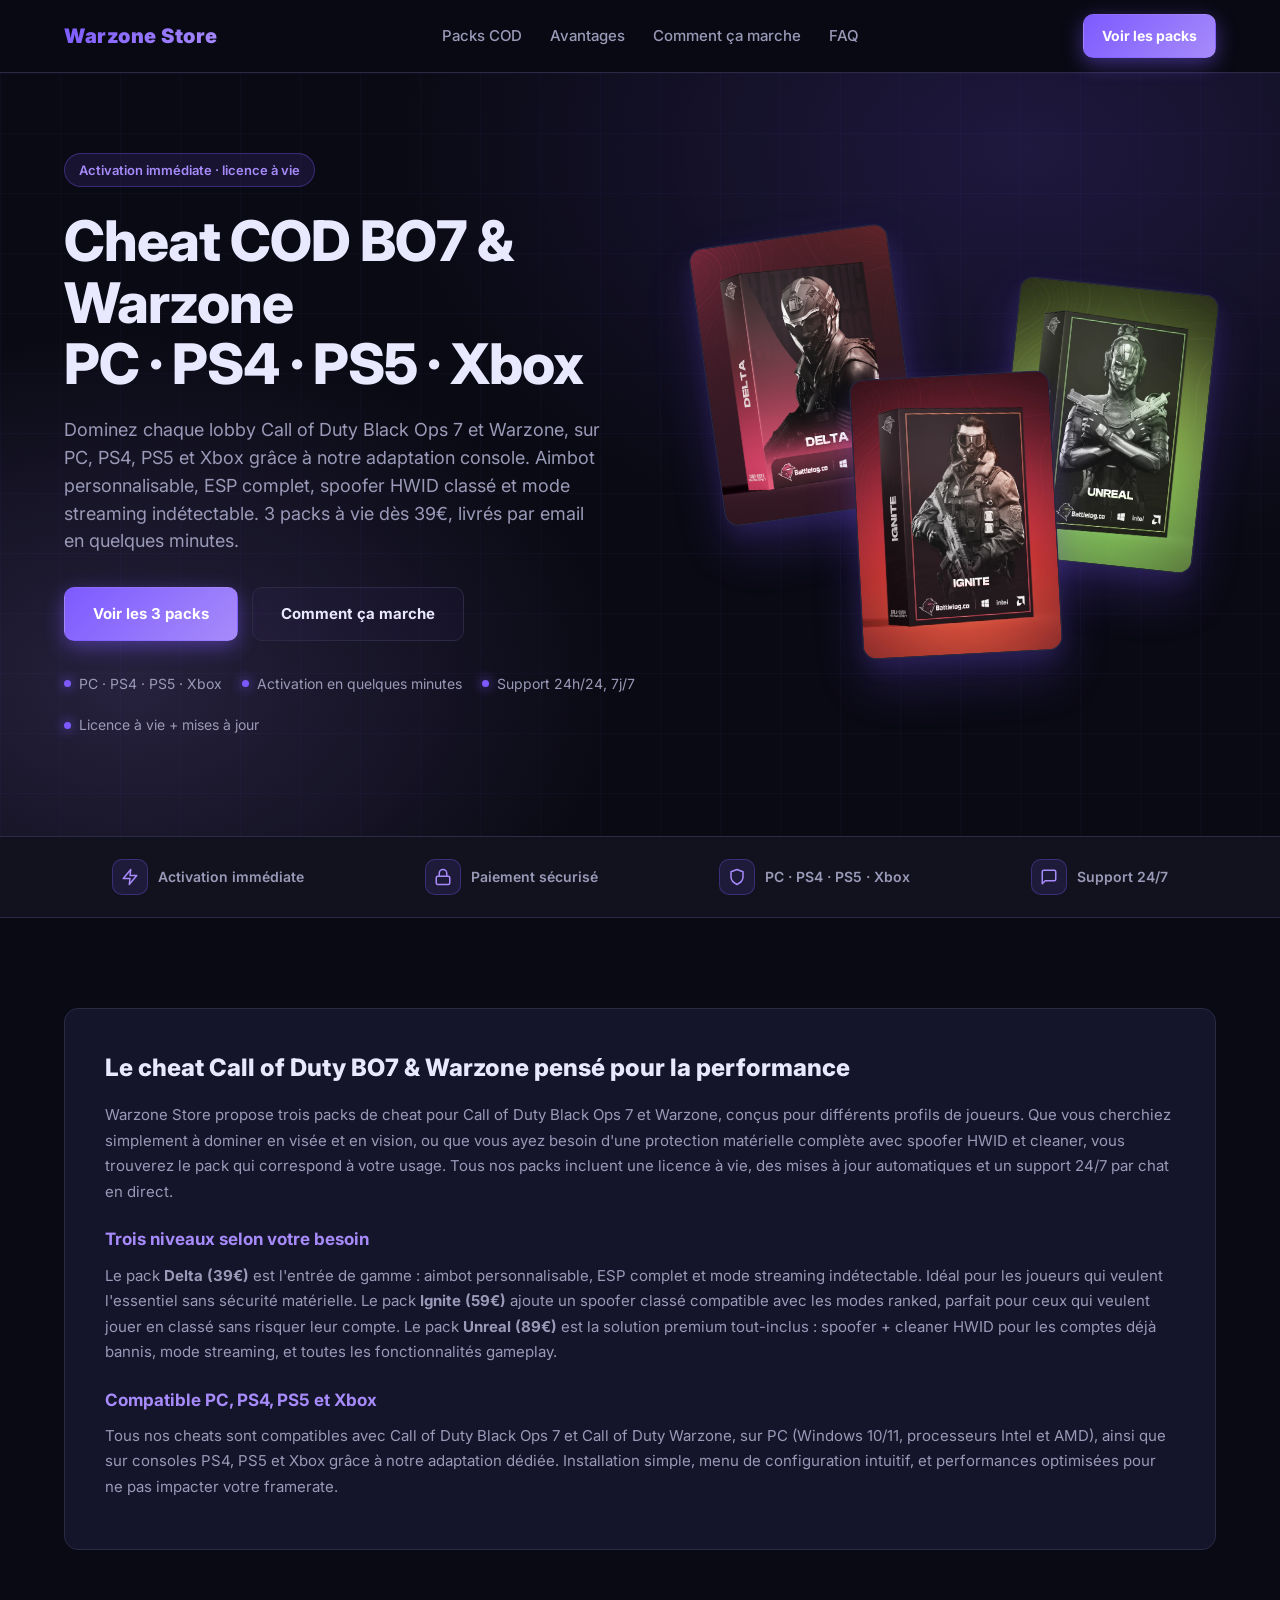
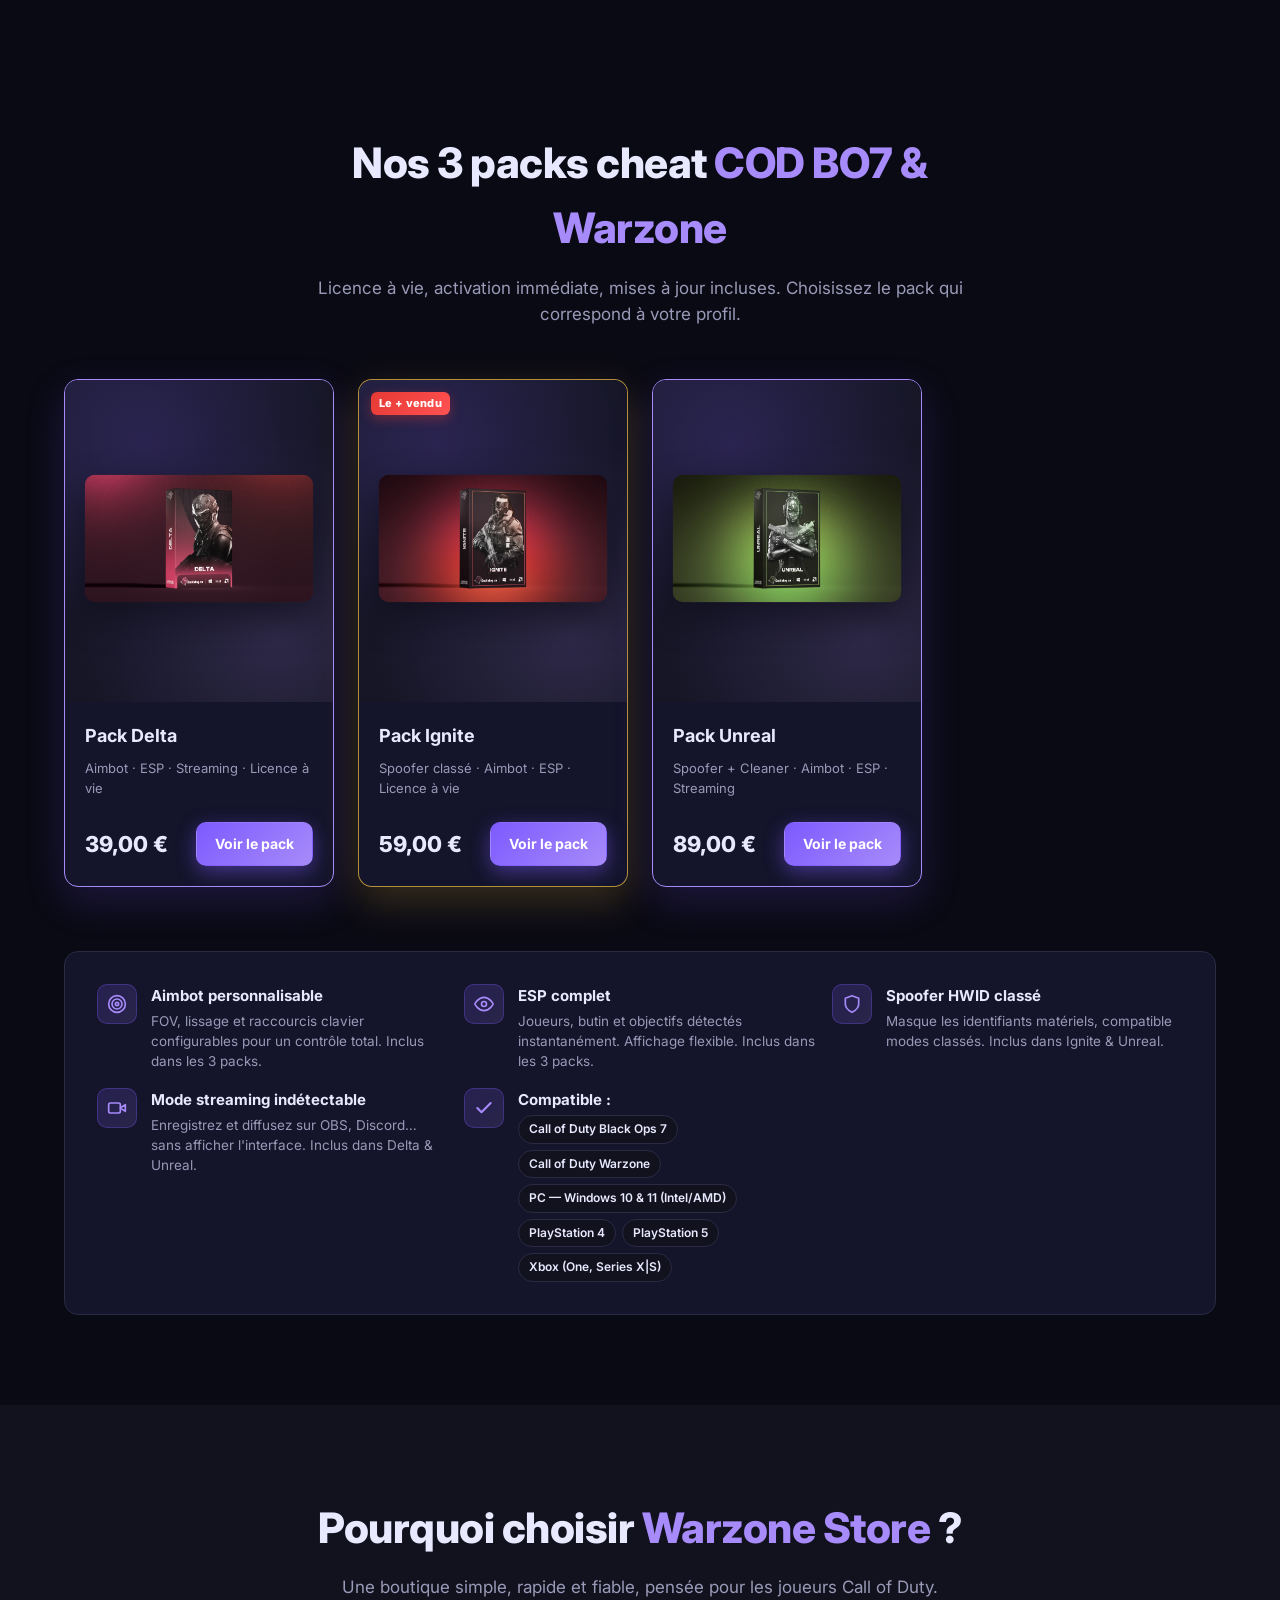
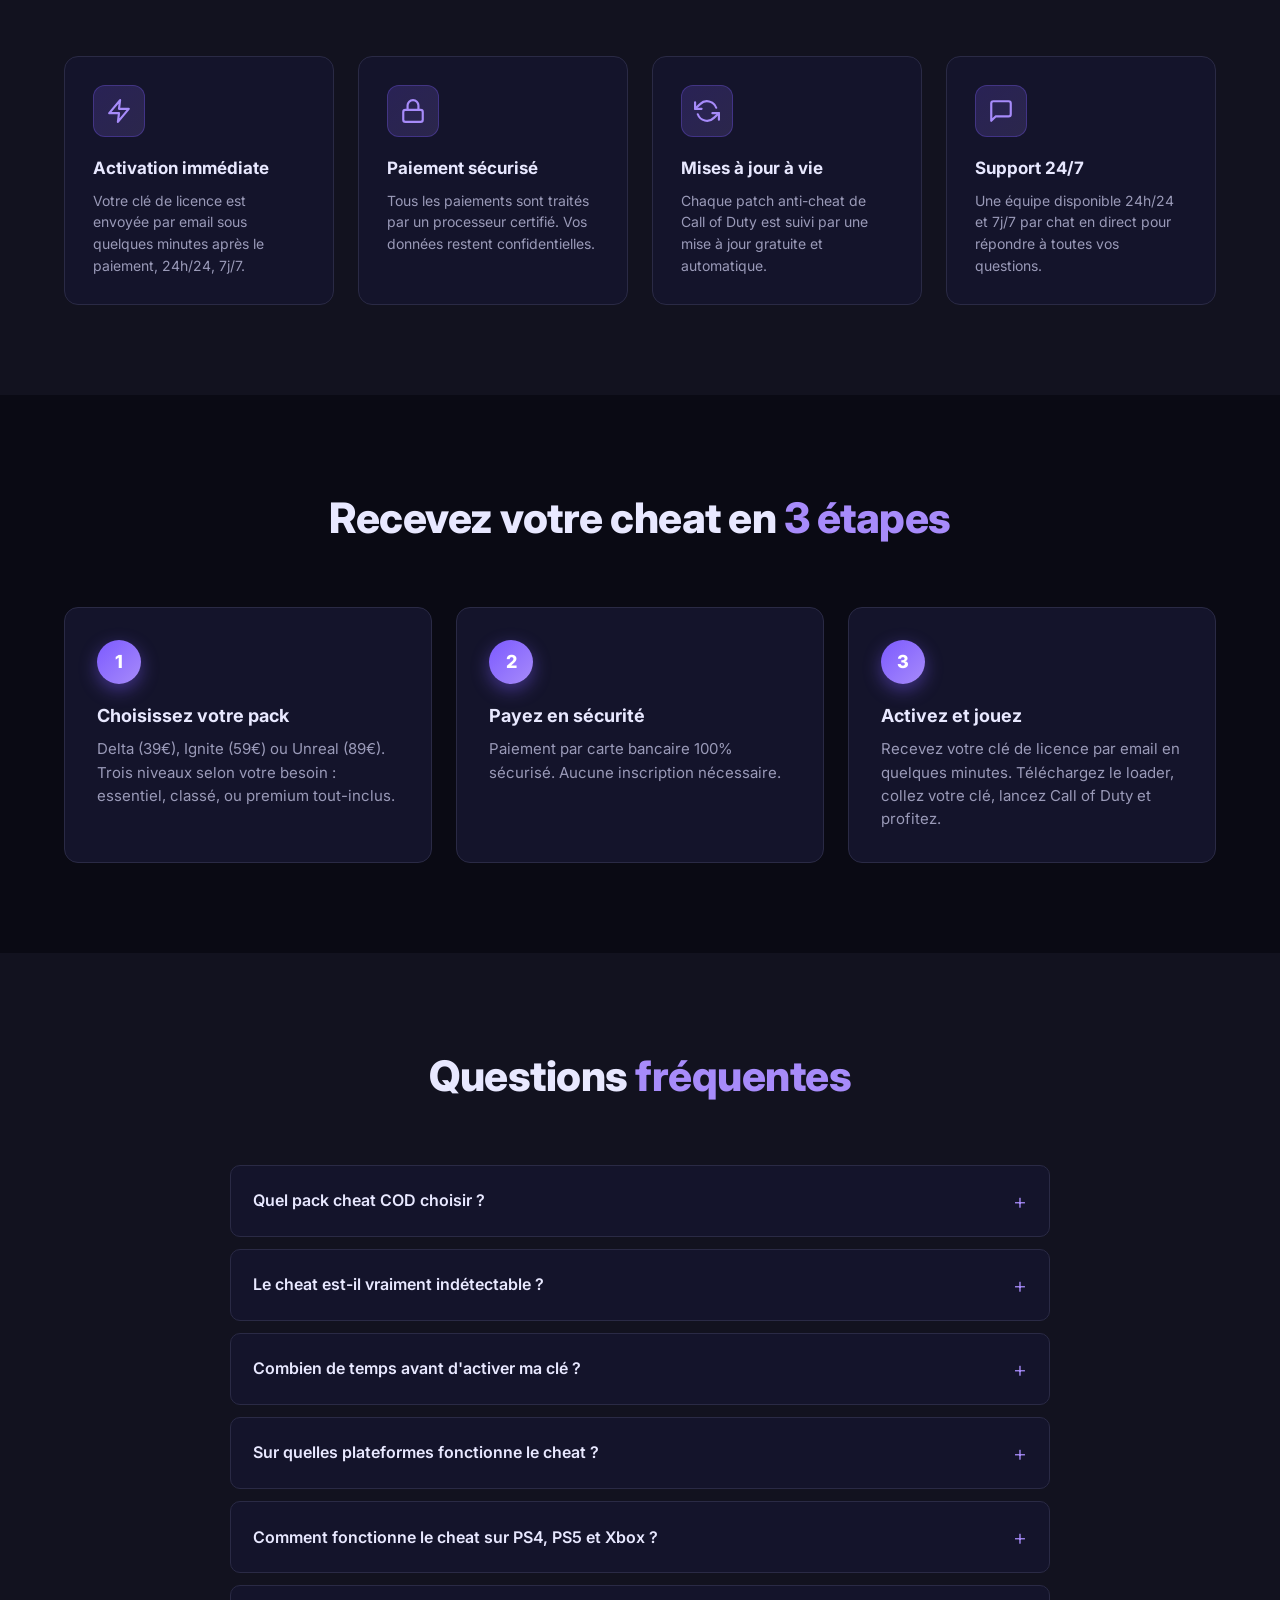
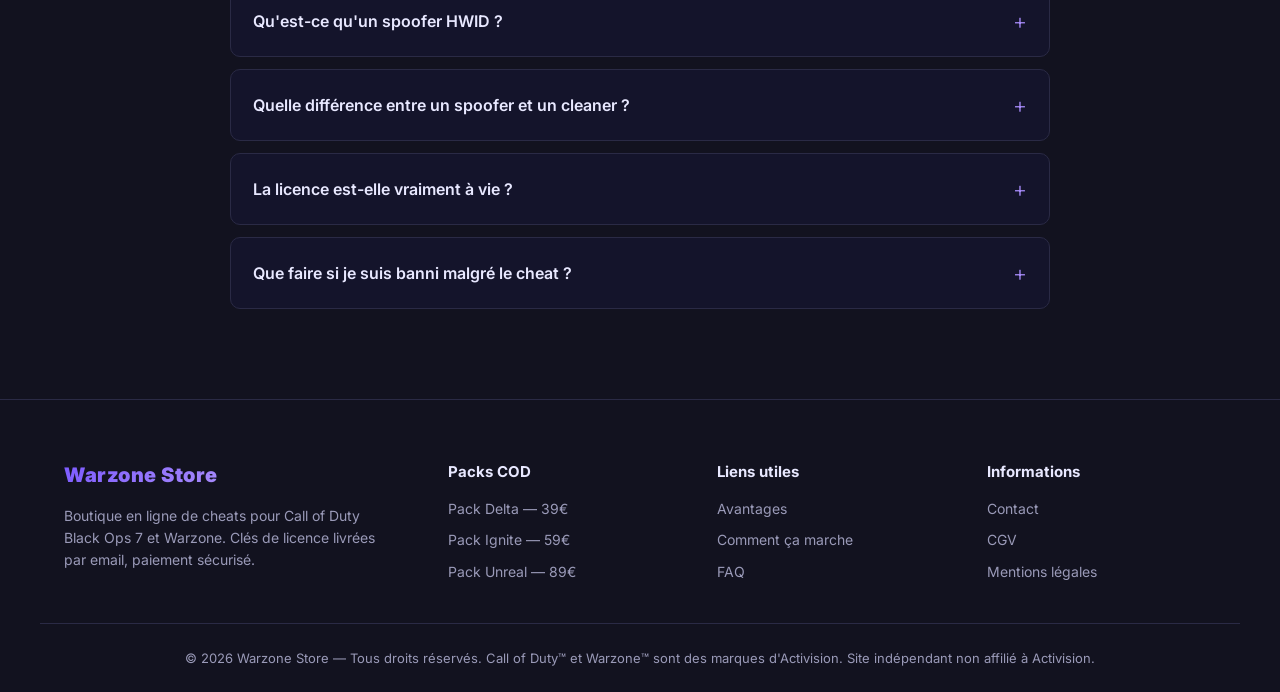
==== index.html @ 621d5218 "Add Warzone Store COD site (3 packs, dark mode, purple-blue theme)" ====
<!DOCTYPE html>
<html lang="fr">
<head>
    <meta charset="UTF-8">
    <meta name="viewport" content="width=device-width, initial-scale=1.0">
    <meta name="robots" content="index, follow">
    <title>Warzone Store — Cheat COD BO7 &amp; Warzone : PC, PS4, PS5, Xbox</title>
    <meta name="description" content="Cheat Call of Duty Black Ops 7 et Warzone pour PC, PS4, PS5 et Xbox : aimbot, ESP, spoofer HWID, mode streaming. 3 packs à vie dès 39€. Activation immédiate, support 24/7.">
    <link rel="canonical" href="https://carte-store.com/"/>
    <link rel="alternate" hreflang="fr-FR" href="https://carte-store.com/"/>
    <link rel="alternate" hreflang="x-default" href="https://carte-store.com/"/>
    <link rel="preconnect" href="https://fonts.googleapis.com">
    <link rel="preconnect" href="https://fonts.gstatic.com" crossorigin>
    <link href="https://fonts.googleapis.com/css2?family=Inter:wght@400;500;600;700;800;900&display=swap" rel="stylesheet">
    <link rel="stylesheet" href="assets/css/style.css">
    <link rel="icon" type="image/x-icon" href="favicon.ico">
    <link rel="icon" type="image/svg+xml" href="assets/img/favicon.svg">
    <link rel="apple-touch-icon" sizes="96x96" href="logo/apple-icon-96x96.png">
    <link rel="icon" type="image/png" sizes="32x32" href="logo/android-icon-32x32.png">
    <link rel="icon" type="image/png" sizes="96x96" href="logo/android-icon-96x96.png">
    <meta name="msapplication-TileColor" content="#7c5aff">
    <meta name="msapplication-TileImage" content="logo/ms-icon-96x96.png">

    <meta property="og:type" content="website">
    <meta property="og:url" content="https://carte-store.com/">
    <meta property="og:title" content="Warzone Store — Cheat COD BO7 &amp; Warzone (PC · PS4 · PS5 · Xbox)">
    <meta property="og:description" content="Aimbot, ESP, spoofer HWID et mode streaming pour Call of Duty BO7 et Warzone. Compatible PC, PS4, PS5 et Xbox. 3 packs à vie dès 39€.">
    <meta property="og:image" content="https://carte-store.com/COD-BO7-Ignite.webp.c6db682ef7d19d804ee31b5374232163.webp">
    <meta property="og:locale" content="fr_FR">
    <meta property="og:site_name" content="Warzone Store">

    <meta name="twitter:card" content="summary_large_image">
    <meta name="twitter:title" content="Warzone Store — Cheat COD BO7 &amp; Warzone (PC · PS4 · PS5 · Xbox)">
    <meta name="twitter:description" content="Aimbot, ESP, spoofer HWID et mode streaming pour Call of Duty BO7 et Warzone. Compatible PC, PS4, PS5 et Xbox. 3 packs à vie dès 39€.">
    <meta name="twitter:image" content="https://carte-store.com/COD-BO7-Ignite.webp.c6db682ef7d19d804ee31b5374232163.webp">

    <script type="application/ld+json">
    {
        "@context": "https://schema.org",
        "@graph": [
            {
                "@type": "Organization",
                "name": "Warzone Store",
                "url": "https://carte-store.com",
                "logo": "https://carte-store.com/COD-BO7-Ignite.webp.c6db682ef7d19d804ee31b5374232163.webp",
                "description": "Boutique de cheats pour Call of Duty Black Ops 7 et Warzone : aimbot, ESP, spoofer HWID, mode streaming. Activation immédiate, licence à vie, support 24/7.",
                "contactPoint": {
                    "@type": "ContactPoint",
                    "contactType": "customer service",
                    "availableLanguage": "fr-FR"
                },
                "areaServed": {
                    "@type": "Country",
                    "name": "France"
                },
                "hasOfferCatalog": {
                    "@type": "OfferCatalog",
                    "name": "Nos packs COD",
                    "itemListElement": [
                        {"@type": "Offer", "itemOffered": {"@type": "Service", "name": "aimbot", "url": "https://carte-store.com/#packs"}},
                        {"@type": "Offer", "itemOffered": {"@type": "Service", "name": "aimbot warzone", "url": "https://carte-store.com/#packs"}},
                        {"@type": "Offer", "itemOffered": {"@type": "Service", "name": "cheat warzone", "url": "https://carte-store.com/#packs"}},
                        {"@type": "Offer", "itemOffered": {"@type": "Service", "name": "cheat warzone gratuit", "url": "https://carte-store.com/#packs"}},
                        {"@type": "Offer", "itemOffered": {"@type": "Service", "name": "wallhack warzone", "url": "https://carte-store.com/#packs"}},
                        {"@type": "Offer", "itemOffered": {"@type": "Service", "name": "hack warzone", "url": "https://carte-store.com/#packs"}},
                        {"@type": "Offer", "itemOffered": {"@type": "Service", "name": "cheat warzone 2", "url": "https://carte-store.com/#packs"}},
                        {"@type": "Offer", "itemOffered": {"@type": "Service", "name": "cheat warzone 2.0", "url": "https://carte-store.com/#packs"}},
                        {"@type": "Offer", "itemOffered": {"@type": "Service", "name": "hack warzone 2.0", "url": "https://carte-store.com/#packs"}},
                        {"@type": "Offer", "itemOffered": {"@type": "Service", "name": "aimbot call of duty", "url": "https://carte-store.com/#packs"}},
                        {"@type": "Offer", "itemOffered": {"@type": "Service", "name": "aimbot warzone pc gratuit", "url": "https://carte-store.com/#packs"}},
                        {"@type": "Offer", "itemOffered": {"@type": "Service", "name": "aimbot warzone xbox one gratuit", "url": "https://carte-store.com/#packs"}},
                        {"@type": "Offer", "itemOffered": {"@type": "Service", "name": "cheat call of duty ps4", "url": "https://carte-store.com/#packs"}},
                        {"@type": "Offer", "itemOffered": {"@type": "Service", "name": "cheat call of duty ps5", "url": "https://carte-store.com/#packs"}},
                        {"@type": "Offer", "itemOffered": {"@type": "Service", "name": "cheat payant warzone", "url": "https://carte-store.com/#packs"}},
                        {"@type": "Offer", "itemOffered": {"@type": "Service", "name": "cheat sur console warzone", "url": "https://carte-store.com/#packs"}},
                        {"@type": "Offer", "itemOffered": {"@type": "Service", "name": "cheat warzone 2 pc download", "url": "https://carte-store.com/#packs"}},
                        {"@type": "Offer", "itemOffered": {"@type": "Service", "name": "cheat warzone 2 ps5", "url": "https://carte-store.com/#packs"}},
                        {"@type": "Offer", "itemOffered": {"@type": "Service", "name": "cheat warzone 2 ps4", "url": "https://carte-store.com/#packs"}},
                        {"@type": "Offer", "itemOffered": {"@type": "Service", "name": "cheat warzone pc payant", "url": "https://carte-store.com/#packs"}}
                    ]
                }
            },
            {
                "@type": "WebSite",
                "name": "Warzone Store",
                "url": "https://carte-store.com"
            },
            {
                "@type": "Store",
                "name": "Warzone Store",
                "url": "https://carte-store.com/",
                "areaServed": "FR",
                "currenciesAccepted": "EUR"
            },
            {
                "@type": "ItemList",
                "name": "Packs cheat COD BO7 & Warzone",
                "itemListElement": [
                    {
                        "@type": "ListItem",
                        "position": 1,
                        "item": {
                            "@type": "Product",
                            "name": "Pack Delta — Aimbot + ESP + Streaming",
                            "description": "Pack Delta pour Call of Duty BO7 et Warzone : aimbot, ESP, streaming. Compatible PC (Windows 10/11, Intel/AMD), PS4, PS5 et Xbox via adaptation console.",
                            "image": "https://carte-store.com/COD-BO7-Delta.webp.bce2293ee2b372f42860c1a4e940a045.webp",
                            "url": "https://carte-store.com/cod-bo7-warzone-delta.html",
                            "brand": { "@type": "Brand", "name": "Delta" },
                            "offers": {
                                "@type": "Offer",
                                "url": "https://carte-store.com/cod-bo7-warzone-delta.html",
                                "price": "39.00",
                                "priceCurrency": "EUR",
                                "availability": "https://schema.org/InStock"
                            }
                        }
                    },
                    {
                        "@type": "ListItem",
                        "position": 2,
                        "item": {
                            "@type": "Product",
                            "name": "Pack Ignite — Spoofer + Aimbot + ESP",
                            "description": "Pack Ignite pour Call of Duty BO7 et Warzone : spoofer HWID classé, aimbot, ESP. Compatible PC (Windows 10/11), PS4, PS5 et Xbox via adaptation console.",
                            "image": "https://carte-store.com/COD-BO7-Ignite.webp.c6db682ef7d19d804ee31b5374232163.webp",
                            "url": "https://carte-store.com/cod-bo7-warzone-ignite.html",
                            "brand": { "@type": "Brand", "name": "Ignite" },
                            "offers": {
                                "@type": "Offer",
                                "url": "https://carte-store.com/cod-bo7-warzone-ignite.html",
                                "price": "59.00",
                                "priceCurrency": "EUR",
                                "availability": "https://schema.org/InStock"
                            }
                        }
                    },
                    {
                        "@type": "ListItem",
                        "position": 3,
                        "item": {
                            "@type": "Product",
                            "name": "Pack Unreal — Spoofer + Cleaner + Aimbot + ESP + Streaming",
                            "description": "Pack Unreal pour Call of Duty BO7 et Warzone : spoofer + cleaner HWID, aimbot, ESP, streaming. Compatible PC (Windows 10/11), PS4, PS5 et Xbox via adaptation console.",
                            "image": "https://carte-store.com/COD-BO7-Unreal.webp.c82fdc5e1a7690eff50cfbaf9cbfd243.webp",
                            "url": "https://carte-store.com/cod-bo7-warzone-unreal.html",
                            "brand": { "@type": "Brand", "name": "Unreal" },
                            "offers": {
                                "@type": "Offer",
                                "url": "https://carte-store.com/cod-bo7-warzone-unreal.html",
                                "price": "89.00",
                                "priceCurrency": "EUR",
                                "availability": "https://schema.org/InStock"
                            }
                        }
                    }
                ]
            },
            {
                "@type": "FAQPage",
                "mainEntity": [
                    {
                        "@type": "Question",
                        "name": "Quel pack cheat COD choisir ?",
                        "acceptedAnswer": {
                            "@type": "Answer",
                            "text": "Delta (39€) si vous voulez uniquement les fonctionnalités gameplay (aimbot, ESP, streaming). Ignite (59€) si vous voulez en plus la sécurité d'un spoofer classé. Unreal (89€) pour la solution premium tout-inclus avec spoofer + cleaner HWID et mode streaming."
                        }
                    },
                    {
                        "@type": "Question",
                        "name": "Le cheat est-il vraiment indétectable ?",
                        "acceptedAnswer": {
                            "@type": "Answer",
                            "text": "Nos packs sont conçus pour rester indétectés face à Ricochet et aux autres systèmes anti-cheat de Call of Duty. Les mises à jour sont incluses à vie et déployées dès qu'un patch anti-cheat est publié."
                        }
                    },
                    {
                        "@type": "Question",
                        "name": "Combien de temps avant d'activer ma clé ?",
                        "acceptedAnswer": {
                            "@type": "Answer",
                            "text": "Votre clé de licence est envoyée par email dans les minutes qui suivent la validation du paiement. Activation immédiate, accès à vie."
                        }
                    },
                    {
                        "@type": "Question",
                        "name": "Sur quelles plateformes fonctionne le cheat ?",
                        "acceptedAnswer": {
                            "@type": "Answer",
                            "text": "Compatible PC sous Windows 10 et Windows 11 (Intel/AMD), ainsi que PlayStation 4, PlayStation 5 et Xbox (One et Series X|S) grâce à notre adaptation console fournie avec votre licence."
                        }
                    },
                    {
                        "@type": "Question",
                        "name": "Qu'est-ce qu'un spoofer HWID ?",
                        "acceptedAnswer": {
                            "@type": "Answer",
                            "text": "Un spoofer HWID masque les identifiants matériels de votre PC (numéros de série disque, MAC, SMBIOS, etc.) pour contourner un éventuel ban matériel. Indispensable si votre compte a déjà été banni."
                        }
                    },
                    {
                        "@type": "Question",
                        "name": "La licence est-elle vraiment à vie ?",
                        "acceptedAnswer": {
                            "@type": "Answer",
                            "text": "Oui. Un seul paiement, accès à vie sans abonnement ni date d'expiration. Les mises à jour et le support 24/7 sont inclus."
                        }
                    }
                ]
            }
        ]
    }
    </script>
</head>
<body>

<header class="header">
    <div class="container header-inner">
        <a href="/" class="logo" title="aimbot">
            <span class="logo-text">Warzone Store</span>
        </a>
        <nav class="nav" id="primary-nav">
            <a href="#packs" title="aimbot warzone">Packs COD</a>
            <a href="#avantages" title="cheat warzone">Avantages</a>
            <a href="#how" title="cheat warzone gratuit">Comment ça marche</a>
            <a href="#faq" title="wallhack warzone">FAQ</a>
        </nav>
        <a href="#packs" class="btn btn-primary btn-sm" title="hack warzone">Voir les packs</a>
        <button class="nav-toggle" aria-label="Ouvrir le menu" aria-expanded="false" aria-controls="primary-nav">
            <svg class="nav-toggle-open" viewBox="0 0 24 24" fill="none" stroke="currentColor" stroke-width="2" stroke-linecap="round"><line x1="3" y1="6" x2="21" y2="6"/><line x1="3" y1="12" x2="21" y2="12"/><line x1="3" y1="18" x2="21" y2="18"/></svg>
            <svg class="nav-toggle-close" viewBox="0 0 24 24" fill="none" stroke="currentColor" stroke-width="2" stroke-linecap="round"><line x1="18" y1="6" x2="6" y2="18"/><line x1="6" y1="6" x2="18" y2="18"/></svg>
        </button>
    </div>
</header>

<section class="hero">
    <div class="container hero-inner">
        <div class="hero-content">
            <span class="badge">Activation immédiate · licence à vie</span>
            <h1>Cheat COD BO7 &amp; Warzone <br>PC · PS4 · PS5 · Xbox</h1>
            <p class="hero-sub">Dominez chaque lobby Call of Duty Black Ops 7 et Warzone, sur PC, PS4, PS5 et Xbox grâce à notre adaptation console. Aimbot personnalisable, ESP complet, spoofer HWID classé et mode streaming indétectable. 3 packs à vie dès 39€, livrés par email en quelques minutes.</p>
            <div class="hero-cta">
                <a href="#packs" class="btn btn-primary" title="cheat warzone 2">Voir les 3 packs</a>
                <a href="#how" class="btn btn-ghost" title="cheat warzone 2.0">Comment ça marche</a>
            </div>
            <ul class="hero-trust">
                <li><span class="dot"></span> PC · PS4 · PS5 · Xbox</li>
                <li><span class="dot"></span> Activation en quelques minutes</li>
                <li><span class="dot"></span> Support 24h/24, 7j/7</li>
                <li><span class="dot"></span> Licence à vie + mises à jour</li>
            </ul>
        </div>
        <div class="hero-visual" aria-hidden="true">
            <div class="card-3d card-3d-1"><img src="COD-BO7-Delta.webp.bce2293ee2b372f42860c1a4e940a045.webp" alt="hack warzone 2.0" loading="eager"></div>
            <div class="card-3d card-3d-2"><img src="COD-BO7-Unreal.webp.c82fdc5e1a7690eff50cfbaf9cbfd243.webp" alt="aimbot call of duty" loading="eager"></div>
            <div class="card-3d card-3d-3"><img src="COD-BO7-Ignite.webp.c6db682ef7d19d804ee31b5374232163.webp" alt="aimbot warzone pc gratuit" loading="eager"></div>
        </div>
    </div>
</section>

<section class="strip">
    <div class="container strip-inner">
        <div class="strip-item"><span><svg viewBox="0 0 24 24" fill="none" stroke="currentColor" stroke-width="2" stroke-linecap="round" stroke-linejoin="round"><polygon points="13 2 3 14 12 14 11 22 21 10 12 10 13 2"/></svg></span> Activation immédiate</div>
        <div class="strip-item"><span><svg viewBox="0 0 24 24" fill="none" stroke="currentColor" stroke-width="2" stroke-linecap="round" stroke-linejoin="round"><rect x="3" y="11" width="18" height="11" rx="2"/><path d="M7 11V7a5 5 0 0 1 10 0v4"/></svg></span> Paiement sécurisé</div>
        <div class="strip-item"><span><svg viewBox="0 0 24 24" fill="none" stroke="currentColor" stroke-width="2" stroke-linecap="round" stroke-linejoin="round"><path d="M12 22s8-4 8-10V5l-8-3-8 3v7c0 6 8 10 8 10z"/></svg></span> PC · PS4 · PS5 · Xbox</div>
        <div class="strip-item"><span><svg viewBox="0 0 24 24" fill="none" stroke="currentColor" stroke-width="2" stroke-linecap="round" stroke-linejoin="round"><path d="M21 15a2 2 0 0 1-2 2H7l-4 4V5a2 2 0 0 1 2-2h14a2 2 0 0 1 2 2z"/></svg></span> Support 24/7</div>
    </div>
</section>

<section class="intro" id="intro">
    <div class="container">
        <article class="product-description" style="margin-top:0;">
            <h2>Le cheat Call of Duty BO7 &amp; Warzone pensé pour la performance</h2>
            <p>Warzone Store propose trois packs de cheat pour Call of Duty Black Ops 7 et Warzone, conçus pour différents profils de joueurs. Que vous cherchiez simplement à dominer en visée et en vision, ou que vous ayez besoin d'une protection matérielle complète avec spoofer HWID et cleaner, vous trouverez le pack qui correspond à votre usage. Tous nos packs incluent une licence à vie, des mises à jour automatiques et un support 24/7 par chat en direct.</p>
            <h3>Trois niveaux selon votre besoin</h3>
            <p>Le pack <strong>Delta (39€)</strong> est l'entrée de gamme : aimbot personnalisable, ESP complet et mode streaming indétectable. Idéal pour les joueurs qui veulent l'essentiel sans sécurité matérielle. Le pack <strong>Ignite (59€)</strong> ajoute un spoofer classé compatible avec les modes ranked, parfait pour ceux qui veulent jouer en classé sans risquer leur compte. Le pack <strong>Unreal (89€)</strong> est la solution premium tout-inclus : spoofer + cleaner HWID pour les comptes déjà bannis, mode streaming, et toutes les fonctionnalités gameplay.</p>
            <h3>Compatible PC, PS4, PS5 et Xbox</h3>
            <p>Tous nos cheats sont compatibles avec Call of Duty Black Ops 7 et Call of Duty Warzone, sur PC (Windows 10/11, processeurs Intel et AMD), ainsi que sur consoles PS4, PS5 et Xbox grâce à notre adaptation dédiée. Installation simple, menu de configuration intuitif, et performances optimisées pour ne pas impacter votre framerate.</p>
        </article>
    </div>
</section>


<section id="packs" class="products">
    <div class="container">
        <header class="section-head">
            <h2>Nos 3 packs cheat <span class="accent">COD BO7 &amp; Warzone</span></h2>
            <p>Licence à vie, activation immédiate, mises à jour incluses. Choisissez le pack qui correspond à votre profil.</p>
        </header>

        <div class="grid">
            <article class="product-card" data-amount="39">
                <a class="product-visual" href="cod-bo7-warzone-delta.html" title="aimbot warzone xbox one gratuit">
                    <img src="COD-BO7-Delta.webp.bce2293ee2b372f42860c1a4e940a045.webp" alt="cheat call of duty ps4" loading="lazy">
                </a>
                <div class="product-body">
                    <h3><a href="cod-bo7-warzone-delta.html" title="cheat call of duty ps5">Pack Delta</a></h3>
                    <p class="meta">Aimbot · ESP · Streaming · Licence à vie</p>
                    <div class="product-footer">
                        <div class="price">
                            <span class="price-current">39,00 €</span>
                        </div>
                        <a href="cod-bo7-warzone-delta.html" class="btn btn-primary btn-sm" title="cheat payant warzone">Voir le pack</a>
                    </div>
                </div>
            </article>

            <article class="product-card featured" data-amount="59">
                <a class="product-visual" href="cod-bo7-warzone-ignite.html" title="cheat sur console warzone">
                    <img src="COD-BO7-Ignite.webp.c6db682ef7d19d804ee31b5374232163.webp" alt="cheat warzone 2 pc download" loading="lazy">
                    <span class="discount-badge absolute">Le + vendu</span>
                </a>
                <div class="product-body">
                    <h3><a href="cod-bo7-warzone-ignite.html" title="cheat warzone 2 ps5">Pack Ignite</a></h3>
                    <p class="meta">Spoofer classé · Aimbot · ESP · Licence à vie</p>
                    <div class="product-footer">
                        <div class="price">
                            <span class="price-current">59,00 €</span>
                        </div>
                        <a href="cod-bo7-warzone-ignite.html" class="btn btn-primary btn-sm" title="cheat warzone 2 ps4">Voir le pack</a>
                    </div>
                </div>
            </article>

            <article class="product-card" data-amount="89">
                <a class="product-visual" href="cod-bo7-warzone-unreal.html" title="cheat warzone pc payant">
                    <img src="COD-BO7-Unreal.webp.c82fdc5e1a7690eff50cfbaf9cbfd243.webp" alt="aimbot" loading="lazy">
                </a>
                <div class="product-body">
                    <h3><a href="cod-bo7-warzone-unreal.html" title="aimbot warzone">Pack Unreal</a></h3>
                    <p class="meta">Spoofer + Cleaner · Aimbot · ESP · Streaming</p>
                    <div class="product-footer">
                        <div class="price">
                            <span class="price-current">89,00 €</span>
                        </div>
                        <a href="cod-bo7-warzone-unreal.html" class="btn btn-primary btn-sm" title="cheat warzone">Voir le pack</a>
                    </div>
                </div>
            </article>
        </div>

        <div class="product-details">
            <div class="detail-block">
                <span class="detail-icon"><svg viewBox="0 0 24 24" fill="none" stroke="currentColor" stroke-width="2" stroke-linecap="round" stroke-linejoin="round"><circle cx="12" cy="12" r="10"/><circle cx="12" cy="12" r="6"/><circle cx="12" cy="12" r="2"/></svg></span>
                <div>
                    <h4>Aimbot personnalisable</h4>
                    <p>FOV, lissage et raccourcis clavier configurables pour un contrôle total. Inclus dans les 3 packs.</p>
                </div>
            </div>
            <div class="detail-block">
                <span class="detail-icon"><svg viewBox="0 0 24 24" fill="none" stroke="currentColor" stroke-width="2" stroke-linecap="round" stroke-linejoin="round"><path d="M1 12s4-8 11-8 11 8 11 8-4 8-11 8-11-8-11-8z"/><circle cx="12" cy="12" r="3"/></svg></span>
                <div>
                    <h4>ESP complet</h4>
                    <p>Joueurs, butin et objectifs détectés instantanément. Affichage flexible. Inclus dans les 3 packs.</p>
                </div>
            </div>
            <div class="detail-block">
                <span class="detail-icon"><svg viewBox="0 0 24 24" fill="none" stroke="currentColor" stroke-width="2" stroke-linecap="round" stroke-linejoin="round"><path d="M12 22s8-4 8-10V5l-8-3-8 3v7c0 6 8 10 8 10z"/></svg></span>
                <div>
                    <h4>Spoofer HWID classé</h4>
                    <p>Masque les identifiants matériels, compatible modes classés. Inclus dans Ignite &amp; Unreal.</p>
                </div>
            </div>
            <div class="detail-block">
                <span class="detail-icon"><svg viewBox="0 0 24 24" fill="none" stroke="currentColor" stroke-width="2" stroke-linecap="round" stroke-linejoin="round"><rect x="2" y="6" width="14" height="12" rx="2"/><polygon points="22 8 16 12 22 16 22 8"/></svg></span>
                <div>
                    <h4>Mode streaming indétectable</h4>
                    <p>Enregistrez et diffusez sur OBS, Discord… sans afficher l'interface. Inclus dans Delta &amp; Unreal.</p>
                </div>
            </div>
            <div class="detail-block detail-compat">
                <span class="detail-icon"><svg viewBox="0 0 24 24" fill="none" stroke="currentColor" stroke-width="2.5" stroke-linecap="round" stroke-linejoin="round"><polyline points="20 6 9 17 4 12"/></svg></span>
                <div>
                    <h4>Compatible :</h4>
                    <ul class="compat-list">
                        <li>Call of Duty Black Ops 7</li>
                        <li>Call of Duty Warzone</li>
                        <li>PC — Windows 10 &amp; 11 (Intel/AMD)</li>
                        <li>PlayStation 4</li>
                        <li>PlayStation 5</li>
                        <li>Xbox (One, Series X|S)</li>
                    </ul>
                </div>
            </div>
        </div>
    </div>
</section>

<section id="avantages" class="features">
    <div class="container">
        <header class="section-head">
            <h2>Pourquoi choisir <span class="accent">Warzone Store</span> ?</h2>
            <p>Une boutique simple, rapide et fiable, pensée pour les joueurs Call of Duty.</p>
        </header>
        <div class="features-grid">
            <div class="feature">
                <div class="feature-icon"><svg viewBox="0 0 24 24" fill="none" stroke="currentColor" stroke-width="2" stroke-linecap="round" stroke-linejoin="round"><polygon points="13 2 3 14 12 14 11 22 21 10 12 10 13 2"/></svg></div>
                <h3>Activation immédiate</h3>
                <p>Votre clé de licence est envoyée par email sous quelques minutes après le paiement, 24h/24, 7j/7.</p>
            </div>
            <div class="feature">
                <div class="feature-icon"><svg viewBox="0 0 24 24" fill="none" stroke="currentColor" stroke-width="2" stroke-linecap="round" stroke-linejoin="round"><rect x="3" y="11" width="18" height="11" rx="2"/><path d="M7 11V7a5 5 0 0 1 10 0v4"/></svg></div>
                <h3>Paiement sécurisé</h3>
                <p>Tous les paiements sont traités par un processeur certifié. Vos données restent confidentielles.</p>
            </div>
            <div class="feature">
                <div class="feature-icon"><svg viewBox="0 0 24 24" fill="none" stroke="currentColor" stroke-width="2" stroke-linecap="round" stroke-linejoin="round"><polyline points="1 4 1 10 7 10"/><path d="M3.51 15a9 9 0 0 0 14.85 3.36L23 14"/><polyline points="23 20 23 14 17 14"/><path d="M20.49 9A9 9 0 0 0 5.64 5.64L1 10"/></svg></div>
                <h3>Mises à jour à vie</h3>
                <p>Chaque patch anti-cheat de Call of Duty est suivi par une mise à jour gratuite et automatique.</p>
            </div>
            <div class="feature">
                <div class="feature-icon"><svg viewBox="0 0 24 24" fill="none" stroke="currentColor" stroke-width="2" stroke-linecap="round" stroke-linejoin="round"><path d="M21 15a2 2 0 0 1-2 2H7l-4 4V5a2 2 0 0 1 2-2h14a2 2 0 0 1 2 2z"/></svg></div>
                <h3>Support 24/7</h3>
                <p>Une équipe disponible 24h/24 et 7j/7 par chat en direct pour répondre à toutes vos questions.</p>
            </div>
        </div>
    </div>
</section>

<section class="how" id="how">
    <div class="container">
        <header class="section-head">
            <h2>Recevez votre cheat en <span class="accent">3 étapes</span></h2>
        </header>
        <div class="steps">
            <div class="step">
                <div class="step-num">1</div>
                <h3>Choisissez votre pack</h3>
                <p>Delta (39€), Ignite (59€) ou Unreal (89€). Trois niveaux selon votre besoin : essentiel, classé, ou premium tout-inclus.</p>
            </div>
            <div class="step">
                <div class="step-num">2</div>
                <h3>Payez en sécurité</h3>
                <p>Paiement par carte bancaire 100% sécurisé. Aucune inscription nécessaire.</p>
            </div>
            <div class="step">
                <div class="step-num">3</div>
                <h3>Activez et jouez</h3>
                <p>Recevez votre clé de licence par email en quelques minutes. Téléchargez le loader, collez votre clé, lancez Call of Duty et profitez.</p>
            </div>
        </div>
    </div>
</section>

<section id="faq" class="faq">
    <div class="container">
        <header class="section-head">
            <h2>Questions <span class="accent">fréquentes</span></h2>
        </header>
        <div class="faq-list">
            <details>
                <summary>Quel pack cheat COD choisir ?</summary>
                <p>Delta (39€) si vous voulez uniquement les fonctionnalités gameplay (aimbot, ESP, streaming). Ignite (59€) si vous voulez en plus la sécurité d'un spoofer classé, parfait pour jouer en ranked. Unreal (89€) pour la solution premium tout-inclus avec spoofer + cleaner HWID, mode streaming et toutes les fonctionnalités gameplay.</p>
            </details>
            <details>
                <summary>Le cheat est-il vraiment indétectable ?</summary>
                <p>Nos packs sont conçus pour rester indétectés face à Ricochet et aux autres systèmes anti-cheat de Call of Duty. Les mises à jour sont incluses à vie et déployées dès qu'un patch anti-cheat est publié. Le pack Unreal ajoute un cleaner pour effacer les traces matérielles, augmentant encore la furtivité.</p>
            </details>
            <details>
                <summary>Combien de temps avant d'activer ma clé ?</summary>
                <p>Votre clé de licence est envoyée par email dans les minutes qui suivent la validation du paiement. La grande majorité des commandes est livrée en moins de 5 minutes. En cas de pic d'activité, comptez jusqu'à 30 minutes maximum.</p>
            </details>
            <details>
                <summary>Sur quelles plateformes fonctionne le cheat ?</summary>
                <p>Compatible PC sous Windows 10 et Windows 11 (toutes versions et éditions, processeurs Intel et AMD modernes). Également disponible sur PlayStation 4, PlayStation 5 et Xbox (One et Series X|S) grâce à notre adaptation console dédiée fournie avec votre licence.</p>
            </details>
            <details>
                <summary>Comment fonctionne le cheat sur PS4, PS5 et Xbox ?</summary>
                <p>L'adaptation console fournie avec votre pack permet d'utiliser les fonctionnalités aimbot, ESP et anti-recul sur PlayStation 4, PlayStation 5 et Xbox. Le support technique vous accompagne pas-à-pas dans la configuration de l'adaptation sur votre console.</p>
            </details>
            <details>
                <summary>Qu'est-ce qu'un spoofer HWID ?</summary>
                <p>Un spoofer HWID masque les identifiants matériels de votre PC (numéros de série disque, MAC, SMBIOS, CPU, GPU, TPM, etc.) pour contourner un éventuel ban matériel d'Activision. Indispensable si votre compte a déjà été banni et que vous voulez rejouer sans être détecté à nouveau. Inclus dans Ignite et Unreal.</p>
            </details>
            <details>
                <summary>Quelle différence entre un spoofer et un cleaner ?</summary>
                <p>Le spoofer modifie en temps réel les identifiants matériels lus par l'anti-cheat. Le cleaner, lui, efface les traces locales laissées par le jeu sur votre système (logs Windows, clés registre, fichiers temporaires). Les deux sont complémentaires. Inclus ensemble dans le pack Unreal.</p>
            </details>
            <details>
                <summary>La licence est-elle vraiment à vie ?</summary>
                <p>Oui. Un seul paiement, accès à vie sans abonnement ni date d'expiration. Les mises à jour et le support 24/7 sont inclus pour toute la durée de vie du produit.</p>
            </details>
            <details>
                <summary>Que faire si je suis banni malgré le cheat ?</summary>
                <p>Si votre compte est banni alors que vous utilisez le pack Ignite ou Unreal, contactez immédiatement notre support. Toute interruption de service est compensée et un nouveau loader vous est fourni en priorité. Le pack Unreal avec son cleaner intégré minimise considérablement ce risque.</p>
            </details>
        </div>
    </div>
</section>

<footer class="footer">
    <div class="container footer-inner">
        <div class="footer-col footer-brand">
            <a href="index.html" class="logo" title="cheat sur console warzone">
                <span class="logo-text">Warzone Store</span>
            </a>
            <p>Boutique en ligne de cheats pour Call of Duty Black Ops 7 et Warzone. Clés de licence livrées par email, paiement sécurisé.</p>
        </div>
        <div class="footer-col">
            <h4>Packs COD</h4>
            <ul>
                <li><a href="cod-bo7-warzone-delta.html" title="cheat warzone 2 pc download">Pack Delta — 39€</a></li>
                <li><a href="cod-bo7-warzone-ignite.html" title="cheat warzone 2 ps5">Pack Ignite — 59€</a></li>
                <li><a href="cod-bo7-warzone-unreal.html" title="cheat warzone 2 ps4">Pack Unreal — 89€</a></li>
            </ul>
        </div>
        <div class="footer-col">
            <h4>Liens utiles</h4>
            <ul>
                <li><a href="#avantages" title="cheat warzone pc payant">Avantages</a></li>
                <li><a href="#how" title="aimbot">Comment ça marche</a></li>
                <li><a href="#faq" title="aimbot warzone">FAQ</a></li>
            </ul>
        </div>
        <div class="footer-col">
            <h4>Informations</h4>
            <ul>
                <li><a href="#" title="cheat warzone">Contact</a></li>
                <li><a href="#" title="cheat warzone gratuit">CGV</a></li>
                <li><a href="#" title="wallhack warzone">Mentions légales</a></li>
            </ul>
        </div>
    </div>
    <div class="container footer-bottom">
        <p>© <span id="year"></span> Warzone Store — Tous droits réservés. Call of Duty™ et Warzone™ sont des marques d'Activision. Site indépendant non affilié à Activision.</p>
    </div>
</footer>

<script src="assets/js/script.js"></script>
</body>
</html>
---- assets/css/style.css ----
/* ===== Reset & base ===== */
*, *::before, *::after { box-sizing: border-box; }
* { margin: 0; padding: 0; }

:root {
    --bg: #0a0a14;
    --bg-2: #12121f;
    --bg-3: #1a1a2e;
    --surface: #14142b;
    --border: #2a2a45;
    --text: #e8e8ff;
    --muted: #9a9ab8;
    --primary: #7c5aff;          /* Purple-blue */
    --primary-2: #a78bfa;
    --primary-glow: rgba(124, 90, 255, 0.45);
    --accent: #a78bfa;
    --gold: #f5c542;
    --success: #7c5aff;
    --radius: 14px;
    --radius-sm: 10px;
    --shadow: 0 10px 30px rgba(124, 90, 255, 0.22);
}

html { scroll-behavior: smooth; }

body {
    font-family: 'Inter', -apple-system, BlinkMacSystemFont, sans-serif;
    background: var(--bg);
    color: var(--text);
    line-height: 1.55;
    -webkit-font-smoothing: antialiased;
    overflow-x: hidden;
}

a { color: inherit; text-decoration: none; }
img { max-width: 100%; display: block; }
ul { list-style: none; }

.container {
    width: 100%;
    max-width: 1200px;
    margin: 0 auto;
    padding: 0 24px;
}

.accent { color: var(--primary-2); }

/* ===== Buttons ===== */
.btn {
    display: inline-flex;
    align-items: center;
    justify-content: center;
    gap: 8px;
    padding: 14px 28px;
    border-radius: var(--radius-sm);
    font-weight: 700;
    font-size: 15px;
    border: 1px solid transparent;
    cursor: pointer;
    transition: transform 0.15s ease, box-shadow 0.2s ease, background 0.2s ease;
    white-space: nowrap;
}

.btn-sm { padding: 10px 18px; font-size: 14px; }

.btn-primary {
    background: linear-gradient(135deg, var(--primary) 0%, var(--primary-2) 100%);
    color: #fff;
    box-shadow: 0 6px 20px var(--primary-glow);
}
.btn-primary:hover {
    transform: translateY(-2px);
    box-shadow: 0 10px 30px var(--primary-glow);
}

.btn-ghost {
    background: rgba(124, 90, 255, 0.04);
    color: var(--text);
    border-color: var(--border);
}
.btn-ghost:hover {
    background: rgba(124, 90, 255, 0.08);
    border-color: var(--primary-2);
}

/* ===== Header ===== */
.header {
    position: sticky;
    top: 0;
    z-index: 50;
    background: rgba(10, 10, 20, 0.85);
    backdrop-filter: blur(12px);
    border-bottom: 1px solid var(--border);
}
.header-inner {
    display: flex;
    align-items: center;
    justify-content: space-between;
    height: 72px;
    gap: 24px;
}
.logo {
    display: inline-flex;
    align-items: center;
    gap: 10px;
    font-weight: 800;
    font-size: 18px;
    letter-spacing: 0.3px;
}
.logo-img {
    display: block;
    height: 38px;
    width: auto;
}
.logo-text {
    background: linear-gradient(135deg, var(--primary) 0%, var(--primary-2) 100%);
    -webkit-background-clip: text;
    background-clip: text;
    color: transparent;
    font-weight: 900;
    font-size: 20px;
    letter-spacing: 0.5px;
}
.footer-brand .logo-img { height: 44px; }
.nav {
    display: flex;
    gap: 28px;
    font-size: 15px;
    font-weight: 500;
}
.nav a { color: var(--muted); transition: color 0.15s; }
.nav a:hover { color: var(--text); }

.nav-toggle {
    display: none;
    align-items: center;
    justify-content: center;
    width: 44px;
    height: 44px;
    border-radius: 10px;
    background: rgba(124, 90, 255, 0.04);
    border: 1px solid var(--border);
    color: var(--text);
    cursor: pointer;
    padding: 0;
    transition: border-color 0.15s, background 0.15s;
}
.nav-toggle:hover { border-color: var(--primary-2); background: rgba(124, 90, 255, 0.08); }
.nav-toggle svg { width: 22px; height: 22px; display: block; }
.nav-toggle .nav-toggle-close { display: none; }
.nav-toggle[aria-expanded="true"] .nav-toggle-open { display: none; }
.nav-toggle[aria-expanded="true"] .nav-toggle-close { display: block; }

/* Accessibilite clavier */
a:focus-visible,
button:focus-visible,
.btn:focus-visible,
summary:focus-visible,
input:focus-visible,
textarea:focus-visible {
    outline: 2px solid var(--primary-2);
    outline-offset: 2px;
}

/* ===== Hero ===== */
.hero {
    position: relative;
    padding: 80px 0 100px;
    overflow: hidden;
    background:
        radial-gradient(900px 600px at 80% 10%, rgba(124, 90, 255, 0.18), transparent 70%),
        radial-gradient(700px 500px at 10% 80%, rgba(167, 139, 250, 0.18), transparent 70%),
        var(--bg);
}
.hero::before {
    content: "";
    position: absolute; inset: 0;
    background-image:
        linear-gradient(rgba(124, 90, 255,0.04) 1px, transparent 1px),
        linear-gradient(90deg, rgba(124, 90, 255,0.04) 1px, transparent 1px);
    background-size: 60px 60px;
    pointer-events: none;
}
.hero-inner {
    display: grid;
    grid-template-columns: 1.1fr 1fr;
    gap: 60px;
    align-items: center;
    position: relative;
    z-index: 1;
}
.badge {
    display: inline-block;
    padding: 6px 14px;
    border-radius: 999px;
    background: rgba(124, 90, 255, 0.12);
    color: var(--primary-2);
    border: 1px solid rgba(124, 90, 255, 0.35);
    font-size: 13px;
    font-weight: 600;
    margin-bottom: 24px;
}
.hero h1 {
    font-size: clamp(36px, 5vw, 56px);
    font-weight: 800;
    line-height: 1.1;
    letter-spacing: -1px;
    margin-bottom: 20px;
}
.hero-sub {
    font-size: 18px;
    color: var(--muted);
    margin-bottom: 32px;
    max-width: 540px;
}
.hero-cta {
    display: flex;
    gap: 14px;
    flex-wrap: wrap;
    margin-bottom: 32px;
}
.hero-trust {
    display: flex;
    flex-wrap: wrap;
    gap: 20px;
    color: var(--muted);
    font-size: 14px;
}
.hero-trust li {
    display: inline-flex;
    align-items: center;
    gap: 8px;
}
.hero-trust .dot {
    width: 7px; height: 7px;
    border-radius: 50%;
    background: var(--success);
    box-shadow: 0 0 12px var(--success);
}

/* Hero visual cards */
.hero-visual {
    position: relative;
    height: 420px;
}
.card-3d {
    position: absolute;
    width: 200px;
    height: 280px;
    border-radius: 14px;
    overflow: hidden;
    background: var(--surface);
    border: 1px solid var(--border);
    box-shadow:
        0 25px 50px rgba(124, 90, 255, 0.2),
        0 10px 20px rgba(124, 90, 255, 0.12);
}
.card-3d img {
    width: 100%;
    height: 100%;
    object-fit: cover;
    display: block;
}

.card-3d-1 { top: 0; left: 10px; transform: rotate(-8deg); animation: float1 6s ease-in-out infinite; }
.card-3d-2 { top: 50px; right: 10px; transform: rotate(6deg); animation: float2 7s ease-in-out infinite; }
.card-3d-3 { bottom: 0; left: 50%; margin-left: -100px; transform: rotate(-3deg); animation: float3 8s ease-in-out infinite; z-index: 2; }

@keyframes float1 { 0%, 100% { transform: translateY(0) rotate(-8deg); } 50% { transform: translateY(-12px) rotate(-8deg); } }
@keyframes float2 { 0%, 100% { transform: translateY(0) rotate(6deg); } 50% { transform: translateY(-15px) rotate(6deg); } }
@keyframes float3 { 0%, 100% { transform: translateY(0) rotate(-3deg); } 50% { transform: translateY(-10px) rotate(-3deg); } }

/* ===== Strip ===== */
.strip {
    background: var(--bg-2);
    border-top: 1px solid var(--border);
    border-bottom: 1px solid var(--border);
    padding: 22px 0;
}
.strip-inner {
    display: flex;
    flex-wrap: wrap;
    justify-content: space-around;
    gap: 24px;
    text-align: center;
}
.strip-item {
    color: var(--muted);
    font-size: 14px;
    font-weight: 600;
    display: inline-flex;
    align-items: center;
    gap: 10px;
}
.strip-item > span {
    display: inline-flex;
    align-items: center;
    justify-content: center;
    width: 36px;
    height: 36px;
    border-radius: 10px;
    background: rgba(124, 90, 255, 0.12);
    border: 1px solid rgba(124, 90, 255, 0.3);
    color: var(--primary-2);
}
.strip-item > span svg {
    width: 18px;
    height: 18px;
    display: block;
}

/* ===== Sections ===== */
section { padding: 90px 0; }
.section-head {
    text-align: center;
    margin-bottom: 56px;
    max-width: 720px;
    margin-left: auto;
    margin-right: auto;
}
.section-head h2 {
    font-size: clamp(28px, 4vw, 42px);
    font-weight: 800;
    letter-spacing: -0.5px;
    margin-bottom: 14px;
}
.section-head p { color: var(--muted); font-size: 17px; }

/* ===== Products grid ===== */
.products { background: var(--bg); }
.grid {
    display: grid;
    grid-template-columns: repeat(auto-fill, minmax(260px, 1fr));
    gap: 24px;
}
.product-card {
    background: var(--surface);
    border: 1px solid var(--primary-2);
    border-radius: var(--radius);
    overflow: hidden;
    display: flex;
    flex-direction: column;
    box-shadow: 0 10px 30px rgba(124, 90, 255, 0.14);
    transition: transform 0.2s ease, box-shadow 0.2s ease;
}
.product-card.featured { border-color: rgba(245, 197, 66, 0.7); box-shadow: 0 10px 30px rgba(245, 197, 66, 0.18); }

@media (hover: hover) {
    .product-card { transform: translateY(-4px); box-shadow: 0 14px 40px rgba(124, 90, 255, 0.18); }
    .product-card:hover { transform: translateY(-8px); box-shadow: 0 20px 50px rgba(124, 90, 255, 0.28); }
    .product-card.featured { box-shadow: 0 14px 40px rgba(245, 197, 66, 0.2); }
    .product-card.featured:hover { box-shadow: 0 20px 50px rgba(245, 197, 66, 0.3); }
}

.product-visual {
    position: relative;
    aspect-ratio: 5 / 6;
    background: linear-gradient(135deg, var(--bg-3), var(--bg-2));
    display: flex;
    align-items: center;
    justify-content: center;
    padding: 22px;
    overflow: hidden;
    cursor: pointer;
}
.product-visual::before {
    content: "";
    position: absolute; inset: 0;
    background:
        radial-gradient(circle at 30% 20%, rgba(124, 90, 255,0.18), transparent 60%),
        radial-gradient(circle at 80% 80%, rgba(167, 139, 250,0.18), transparent 60%);
    pointer-events: none;
}
.product-visual img {
    max-width: 100%;
    max-height: 100%;
    width: auto;
    height: auto;
    object-fit: contain;
    border-radius: 10px;
    box-shadow: 0 14px 35px rgba(0, 0, 0, 0.45);
    transition: transform 0.35s ease;
    position: relative;
    z-index: 1;
    transform: translateY(-2px) scale(1.02);
}
.product-card:hover .product-visual img {
    transform: translateY(-6px) scale(1.05);
}
.tag {
    position: absolute;
    top: 4px;
    right: 4px;
    z-index: 3;
    padding: 4px 10px;
    border-radius: 999px;
    background: rgba(124, 90, 255, 0.85);
    color: #fff;
    border: 1px solid rgba(255, 255, 255, 0.2);
    backdrop-filter: blur(6px);
    font-size: 11px;
    font-weight: 700;
    text-transform: uppercase;
    letter-spacing: 0.5px;
    box-shadow: 0 4px 12px rgba(124, 90, 255, 0.4);
}
.tag-gold {
    background: rgba(245, 197, 66, 0.15);
    color: var(--gold);
    border-color: rgba(245, 197, 66, 0.4);
}

.product-body { padding: 20px; display: flex; flex-direction: column; flex: 1; gap: 8px; }
.product-body h3 { font-size: 18px; font-weight: 700; }
.product-body .meta { font-size: 13px; color: var(--muted); }
.product-footer {
    display: flex;
    align-items: center;
    justify-content: space-between;
    margin-top: auto;
    padding-top: 16px;
}
.price {
    display: flex;
    align-items: baseline;
    gap: 8px;
    flex-wrap: wrap;
}
.price-current {
    font-size: 22px;
    font-weight: 800;
    color: var(--text);
    white-space: nowrap;
}
.price-old {
    font-size: 14px;
    font-weight: 600;
    color: var(--muted);
    text-decoration: line-through;
    white-space: nowrap;
}
.discount-badge {
    display: inline-block;
    padding: 3px 8px;
    border-radius: 6px;
    background: linear-gradient(135deg, #e53935, #ff5252);
    color: #fff;
    font-size: 11px;
    font-weight: 800;
    letter-spacing: 0.3px;
    box-shadow: 0 4px 12px rgba(229, 57, 53, 0.35);
}
.discount-badge.absolute {
    position: absolute;
    top: 12px;
    left: 12px;
    z-index: 3;
}
.price-row .price-old {
    font-size: 18px;
}

/* ===== Product details block (eneba-style) ===== */
.product-details {
    margin-top: 60px;
    display: grid;
    grid-template-columns: repeat(auto-fit, minmax(260px, 1fr));
    gap: 16px;
    padding: 32px;
    background: var(--surface);
    border: 1px solid var(--border);
    border-radius: var(--radius);
}
.detail-block {
    display: flex;
    align-items: flex-start;
    gap: 14px;
}
.detail-icon {
    flex-shrink: 0;
    width: 40px; height: 40px;
    border-radius: 10px;
    background: linear-gradient(135deg, rgba(124, 90, 255,0.18), rgba(167, 139, 250,0.14));
    border: 1px solid rgba(124, 90, 255,0.3);
    display: inline-flex;
    align-items: center;
    justify-content: center;
    font-size: 18px;
    color: var(--primary-2);
}
.detail-icon svg {
    width: 20px;
    height: 20px;
    display: block;
}
.detail-block h4 {
    font-size: 15px;
    font-weight: 700;
    margin-bottom: 4px;
    color: var(--text);
}
.detail-block p {
    color: var(--muted);
    font-size: 13.5px;
    line-height: 1.5;
}
.compat-list {
    display: flex;
    flex-wrap: wrap;
    gap: 6px;
    margin-top: 4px;
}
.compat-list li {
    padding: 4px 10px;
    background: var(--bg-2);
    border: 1px solid var(--border);
    border-radius: 999px;
    font-size: 12px;
    font-weight: 600;
    color: var(--text);
}

/* ===== Features ===== */
.features { background: var(--bg-2); }
.features-grid {
    display: grid;
    grid-template-columns: repeat(auto-fit, minmax(240px, 1fr));
    gap: 24px;
}
.feature {
    background: var(--surface);
    border: 1px solid var(--border);
    border-radius: var(--radius);
    padding: 28px;
    transition: transform 0.2s, border-color 0.2s;
}
.feature:hover { transform: translateY(-3px); border-color: var(--primary-2); }
.feature-icon {
    width: 52px; height: 52px;
    border-radius: 12px;
    background: linear-gradient(135deg, rgba(124, 90, 255,0.2), rgba(167, 139, 250,0.16));
    border: 1px solid rgba(124, 90, 255,0.3);
    display: inline-flex;
    align-items: center;
    justify-content: center;
    font-size: 24px;
    margin-bottom: 18px;
    color: var(--primary-2);
}
.feature-icon svg {
    width: 26px;
    height: 26px;
    display: block;
}
.feature h3 { font-size: 17px; margin-bottom: 8px; }
.feature p { color: var(--muted); font-size: 14px; }

/* ===== How ===== */
.how { background: var(--bg); }
.steps {
    display: grid;
    grid-template-columns: repeat(auto-fit, minmax(260px, 1fr));
    gap: 24px;
}
.step {
    background: var(--surface);
    border: 1px solid var(--border);
    border-radius: var(--radius);
    padding: 32px;
    position: relative;
}
.step-num {
    width: 44px; height: 44px;
    border-radius: 50%;
    background: linear-gradient(135deg, var(--primary), var(--primary-2));
    color: #fff;
    display: inline-flex;
    align-items: center;
    justify-content: center;
    font-weight: 800;
    font-size: 18px;
    margin-bottom: 18px;
    box-shadow: 0 6px 18px var(--primary-glow);
}
.step h3 { font-size: 18px; margin-bottom: 8px; }
.step p { color: var(--muted); font-size: 15px; }

/* ===== FAQ ===== */
.faq { background: var(--bg-2); }
.faq-list { max-width: 820px; margin: 0 auto; display: flex; flex-direction: column; gap: 12px; }
.faq details {
    background: var(--surface);
    border: 1px solid var(--border);
    border-radius: var(--radius-sm);
    overflow: hidden;
    transition: border-color 0.2s;
}
.faq details[open] { border-color: var(--primary-2); }
.faq summary {
    cursor: pointer;
    padding: 18px 22px;
    font-weight: 600;
    font-size: 16px;
    list-style: none;
    display: flex;
    align-items: center;
    justify-content: space-between;
}
.faq summary::-webkit-details-marker { display: none; }
.faq summary::after {
    content: "+";
    font-size: 22px;
    font-weight: 300;
    color: var(--primary-2);
    transition: transform 0.2s;
}
.faq details[open] summary::after { transform: rotate(45deg); }
.faq details p { padding: 0 22px 20px; color: var(--muted); font-size: 15px; }

/* ===== Footer ===== */
.footer {
    background: var(--bg-2);
    border-top: 1px solid var(--border);
    padding: 60px 0 24px;
    color: var(--muted);
    font-size: 14px;
}
.footer-inner {
    display: grid;
    grid-template-columns: 1.5fr 1fr 1fr 1fr;
    gap: 40px;
    padding-bottom: 40px;
    border-bottom: 1px solid var(--border);
}
.footer-brand p { margin-top: 14px; max-width: 320px; }
.footer-col h4 { color: var(--text); font-size: 15px; margin-bottom: 14px; }
.footer-col ul { display: flex; flex-direction: column; gap: 10px; }
.footer-col a:hover { color: var(--primary-2); }
.pay-badges { display: flex; flex-wrap: wrap; gap: 8px; }
.pay-badges span {
    padding: 6px 10px;
    background: var(--surface);
    border: 1px solid var(--border);
    border-radius: 6px;
    font-size: 12px;
    font-weight: 700;
    color: var(--text);
}
.footer-bottom {
    padding-top: 24px;
    text-align: center;
    font-size: 13px;
}

/* ===== Product detail page ===== */
.product-page { padding: 60px 0 80px; }
.breadcrumb {
    color: var(--muted);
    font-size: 13px;
    margin-bottom: 24px;
}
.breadcrumb a { color: var(--muted); }
.breadcrumb a:hover { color: var(--primary-2); }
.breadcrumb .sep { margin: 0 8px; opacity: 0.5; }

.product-layout {
    display: grid;
    grid-template-columns: 1.1fr 1fr;
    gap: 50px;
    align-items: flex-start;
}
.product-gallery {
    background: var(--surface);
    border: 1px solid var(--border);
    border-radius: var(--radius);
    padding: 40px;
    display: flex;
    align-items: center;
    justify-content: center;
    position: relative;
    overflow: hidden;
}
.product-gallery::before {
    content: "";
    position: absolute; inset: 0;
    background:
        radial-gradient(circle at 30% 20%, rgba(124, 90, 255,0.18), transparent 60%),
        radial-gradient(circle at 80% 80%, rgba(167, 139, 250,0.18), transparent 60%);
}
.product-gallery img {
    max-width: 100%;
    max-height: 500px;
    border-radius: 12px;
    box-shadow: 0 20px 50px rgba(0, 0, 0, 0.5);
    position: relative;
    z-index: 1;
}

.product-info .product-badge {
    display: inline-block;
    padding: 5px 12px;
    background: rgba(124, 90, 255,0.15);
    color: var(--primary-2);
    border: 1px solid rgba(124, 90, 255,0.35);
    border-radius: 999px;
    font-size: 12px;
    font-weight: 700;
    margin-bottom: 14px;
    text-transform: uppercase;
    letter-spacing: 0.5px;
}
.product-info h1 {
    font-size: 32px;
    font-weight: 800;
    letter-spacing: -0.5px;
    margin-bottom: 12px;
}
.product-info .subtitle {
    color: var(--muted);
    margin-bottom: 28px;
    font-size: 15px;
}
.price-row {
    display: flex;
    align-items: baseline;
    flex-wrap: wrap;
    gap: 14px;
    margin-bottom: 24px;
}
.price-row .price-big {
    font-size: 38px;
    font-weight: 900;
    color: var(--text);
    letter-spacing: -1px;
    white-space: nowrap;
}
.price-row .price-old { white-space: nowrap; }
.price-row .discount-badge { white-space: nowrap; }
.price-row .price-vat {
    font-size: 13px;
    color: var(--muted);
}
.buy-row { display: flex; gap: 12px; margin-bottom: 30px; flex-wrap: wrap; }
.buy-row .btn { flex: 1; min-width: 200px; }

.product-features-list {
    background: var(--surface);
    border: 1px solid var(--border);
    border-radius: var(--radius);
    padding: 24px;
    margin-bottom: 24px;
}
.product-features-list .feature-row {
    display: flex;
    align-items: flex-start;
    gap: 14px;
    padding: 14px 0;
    border-bottom: 1px solid var(--border);
}
.product-features-list .feature-row:last-child { border-bottom: none; padding-bottom: 0; }
.product-features-list .feature-row:first-child { padding-top: 0; }
.product-features-list .feature-row .ic {
    flex-shrink: 0;
    width: 36px; height: 36px;
    border-radius: 10px;
    background: linear-gradient(135deg, rgba(124, 90, 255,0.18), rgba(167, 139, 250,0.14));
    border: 1px solid rgba(124, 90, 255,0.3);
    display: inline-flex;
    align-items: center;
    justify-content: center;
    font-size: 16px;
    color: var(--primary-2);
}
.product-features-list .feature-row .ic svg {
    width: 18px;
    height: 18px;
    display: block;
}
.product-features-list .feature-row h4 {
    font-size: 14px;
    font-weight: 700;
    margin-bottom: 3px;
    color: var(--text);
}
.product-features-list .feature-row p {
    color: var(--muted);
    font-size: 13.5px;
    line-height: 1.5;
}
.product-features-list .feature-row a { color: var(--primary-2); text-decoration: underline; }

.compat-block {
    background: var(--surface);
    border: 1px solid var(--border);
    border-radius: var(--radius);
    padding: 20px 24px;
    margin-bottom: 24px;
}
.compat-block h4 {
    font-size: 14px;
    font-weight: 700;
    margin-bottom: 12px;
    color: var(--text);
}

.trust-badges {
    display: flex;
    flex-wrap: wrap;
    gap: 8px;
    margin-bottom: 18px;
}
.trust-badge {
    display: inline-flex;
    align-items: center;
    gap: 6px;
    padding: 6px 12px;
    border-radius: 999px;
    font-size: 11px;
    font-weight: 800;
    letter-spacing: 0.4px;
    text-transform: uppercase;
    line-height: 1;
}
.trust-badge svg {
    width: 12px;
    height: 12px;
    flex-shrink: 0;
}
.trust-badge.undetected {
    background: rgba(124, 90, 255, 0.18);
    color: #2ec27e;
    border: 1px solid rgba(46, 194, 126, 0.45);
}
.trust-badge.spoofer {
    background: rgba(56, 132, 255, 0.15);
    color: #6aa5ff;
    border: 1px solid rgba(106, 165, 255, 0.45);
}
.trust-badge.spoofer-ranked {
    background: rgba(255, 184, 28, 0.15);
    color: #ffc857;
    border: 1px solid rgba(255, 200, 87, 0.5);
}
.trust-badge.triggerbot {
    background: rgba(229, 57, 53, 0.15);
    color: #ff7a7a;
    border: 1px solid rgba(255, 122, 122, 0.5);
}
.trust-badge.splash-proof {
    background: rgba(56, 189, 248, 0.15);
    color: #7dd3fc;
    border: 1px solid rgba(125, 211, 252, 0.5);
}

.product-screenshots {
    margin-top: 60px;
}
.screenshots-grid {
    display: grid;
    grid-template-columns: repeat(3, 1fr);
    gap: 18px;
}
.screenshots-grid figure {
    margin: 0;
    background: var(--surface);
    border: 1px solid var(--border);
    border-radius: var(--radius);
    overflow: hidden;
    aspect-ratio: 16/9;
    display: flex;
    align-items: center;
    justify-content: center;
}
.screenshots-grid img {
    width: 100%;
    height: 100%;
    object-fit: cover;
    display: block;
}
@media (max-width: 720px) {
    .screenshots-grid { grid-template-columns: 1fr; gap: 12px; }
}

.product-description {
    margin-top: 60px;
    padding: 40px;
    background: var(--surface);
    border: 1px solid var(--border);
    border-radius: var(--radius);
}
.product-description h2 {
    font-size: 24px;
    margin-bottom: 16px;
    font-weight: 800;
}
.product-description h3 {
    font-size: 17px;
    margin: 22px 0 10px;
    color: var(--primary-2);
}
.product-description p,
.product-description li {
    color: var(--muted);
    font-size: 15px;
    line-height: 1.7;
    margin-bottom: 10px;
}
.product-description ul { padding-left: 22px; list-style: disc; }

.related {
    margin-top: 60px;
}
.related h2 {
    font-size: 24px;
    font-weight: 800;
    margin-bottom: 24px;
}
.related .grid { grid-template-columns: repeat(auto-fill, minmax(220px, 1fr)); }

@media (max-width: 900px) {
    .product-layout { grid-template-columns: 1fr; gap: 30px; }
    .product-gallery { padding: 30px; }
    .product-gallery img { max-height: 380px; }
}

/* ===== Pages legales ===== */
.page-content { padding: 80px 0; min-height: 60vh; }
.page-content h1 {
    font-size: 36px;
    margin-bottom: 24px;
    font-weight: 800;
    letter-spacing: -0.5px;
}
.page-content h2 {
    font-size: 22px;
    margin: 32px 0 12px;
    font-weight: 700;
    color: var(--primary-2);
}
.page-content p,
.page-content li { color: var(--muted); margin-bottom: 12px; font-size: 15px; line-height: 1.7; }
.page-content ul { padding-left: 22px; list-style: disc; }
.page-content a { color: var(--primary-2); text-decoration: underline; }

/* ===== Merci page ===== */
.thanks {
    min-height: 70vh;
    display: flex;
    align-items: center;
    justify-content: center;
    text-align: center;
    padding: 80px 0;
}
.thanks-card {
    background: var(--surface);
    border: 1px solid var(--border);
    border-radius: var(--radius);
    padding: 60px 40px;
    max-width: 580px;
    margin: 0 auto;
}
.thanks-icon {
    width: 80px; height: 80px;
    border-radius: 50%;
    background: linear-gradient(135deg, var(--success), #27ae60);
    display: inline-flex;
    align-items: center;
    justify-content: center;
    color: #fff;
    font-size: 40px;
    margin-bottom: 24px;
    box-shadow: 0 10px 30px rgba(46, 204, 113, 0.35);
}
.thanks-card h1 { font-size: 30px; margin-bottom: 14px; }
.thanks-card p { color: var(--muted); margin-bottom: 16px; }
.thanks-card .btn { margin-top: 14px; }

/* ===== Contact form ===== */
.contact-form {
    max-width: 560px;
    background: var(--surface);
    border: 1px solid var(--border);
    border-radius: var(--radius);
    padding: 32px;
    margin-top: 24px;
}
.contact-form label {
    display: block;
    font-size: 14px;
    font-weight: 600;
    margin-bottom: 6px;
    color: var(--text);
}
.contact-form input,
.contact-form textarea {
    width: 100%;
    padding: 12px 14px;
    background: var(--bg-2);
    border: 1px solid var(--border);
    border-radius: var(--radius-sm);
    color: var(--text);
    font-family: inherit;
    font-size: 16px;
    margin-bottom: 18px;
    transition: border-color 0.15s;
}
.contact-form input:focus,
.contact-form textarea:focus {
    outline: none;
    border-color: var(--primary-2);
}
.contact-form textarea { min-height: 140px; resize: vertical; }

/* ===== Responsive ===== */
@media (max-width: 900px) {
    .hero-inner { grid-template-columns: 1fr; gap: 40px; }
    .hero-visual { height: 380px; }
    .card-3d { width: 170px; height: 240px; }
    .card-3d-1 { left: 22px; }
    .card-3d-2 { right: 22px; }
    .card-3d-3 { margin-left: -85px; }
    .footer-inner { grid-template-columns: 1fr 1fr; }

    /* Detail page */
    .product-page { padding: 40px 0 60px; }
    .product-info h1 { font-size: 26px; }
    .price-row .price-big { font-size: 32px; }
    .product-description { padding: 28px; margin-top: 40px; }
    .product-description h2 { font-size: 20px; }
    .related { margin-top: 40px; }
    .related .grid { grid-template-columns: repeat(2, 1fr); gap: 14px; }
    .product-details { padding: 22px; margin-top: 40px; }
}

@media (max-width: 640px) {
    .nav-toggle { display: inline-flex; }
    .header-inner > .btn { margin-left: auto; }
    .nav {
        position: fixed;
        top: 60px;
        left: 0;
        right: 0;
        flex-direction: column;
        align-items: stretch;
        gap: 0;
        background: rgba(10, 10, 20, 0.96);
        backdrop-filter: blur(14px);
        border-bottom: 1px solid var(--border);
        padding: 8px 24px 16px;
        font-size: 16px;
        font-weight: 600;
        opacity: 0;
        visibility: hidden;
        transform: translateY(-12px);
        pointer-events: none;
        transition: opacity 0.18s ease, transform 0.18s ease, visibility 0.18s;
        z-index: 49;
    }
    .nav.open {
        opacity: 1;
        visibility: visible;
        transform: translateY(0);
        pointer-events: auto;
    }
    .nav a {
        display: block;
        padding: 14px 4px;
        color: var(--text);
        border-bottom: 1px solid var(--border);
    }
    .nav a:last-child { border-bottom: none; }

    section { padding: 56px 0; }
    .hero { padding: 50px 0 70px; }
    .footer-inner { grid-template-columns: 1fr; gap: 28px; }
    .strip-inner { flex-direction: column; gap: 14px; }
    .card-3d { width: 135px; height: 190px; }
    .card-3d-1 { left: 18px; top: 10px; }
    .card-3d-2 { right: 18px; top: 50px; }
    .card-3d-3 { bottom: 0; left: 50%; margin-left: -68px; }

    /* Header tighter */
    .header-inner { height: 60px; gap: 10px; }
    .logo { font-size: 16px; gap: 8px; }
    .logo-img { height: 48px; }
    .footer-brand .logo-img { height: 56px; }

    /* Section heads */
    .section-head { margin-bottom: 36px; }
    .section-head h2 { font-size: 26px; }
    .section-head p { font-size: 15px; }

    /* Products grid: 2 columns side-by-side for richer feel on phones */
    .grid { grid-template-columns: repeat(2, 1fr); gap: 14px; }
    .product-visual { padding: 14px; }
    .product-body { padding: 14px; gap: 6px; }
    .product-body h3 { font-size: 15px; }
    .product-body .meta { font-size: 11.5px; }
    .product-footer { padding-top: 12px; flex-direction: column; align-items: flex-start; gap: 10px; }
    .product-footer .btn { width: 100%; }
    .price-current { font-size: 18px; }
    .price-old { font-size: 12px; }
    .discount-badge.absolute { top: 8px; left: 8px; padding: 2px 6px; font-size: 10px; }

    /* Detail page */
    .product-page { padding: 28px 0 50px; }
    .breadcrumb { font-size: 12px; margin-bottom: 16px; }
    .breadcrumb .sep { margin: 0 6px; }
    .product-layout { gap: 22px; }
    .product-gallery { padding: 22px; }
    .product-gallery img { max-height: 280px; }
    .product-info h1 { font-size: 23px; }
    .product-info .subtitle { font-size: 14px; margin-bottom: 22px; }
    .price-row { gap: 10px; row-gap: 6px; margin-bottom: 20px; }
    .price-row .price-big { font-size: 28px; }
    .price-row .price-old { font-size: 16px; }
    .price-row .price-vat { flex-basis: 100%; }
    .buy-row .btn { flex: 1 1 100%; min-width: 0; padding: 13px 18px; font-size: 14px; }
    .product-features-list { padding: 16px; }
    .product-features-list .feature-row { gap: 12px; padding: 12px 0; }
    .product-features-list .feature-row .ic { width: 32px; height: 32px; }
    .product-features-list .feature-row .ic svg { width: 16px; height: 16px; }
    .compat-block { padding: 16px 18px; }
    .product-description { padding: 22px; margin-top: 32px; }
    .product-description h2 { font-size: 19px; }
    .product-description h3 { font-size: 15px; }
    .product-description p, .product-description li { font-size: 14px; }
    .related h2 { font-size: 19px; }

    /* Product-details block (index) */
    .product-details { padding: 18px; gap: 14px; }
    .detail-icon { width: 36px; height: 36px; }
    .detail-icon svg { width: 18px; height: 18px; }
    .detail-block h4 { font-size: 14px; }
    .detail-block p { font-size: 13px; }

    /* Features */
    .feature { padding: 22px; }
    .feature-icon { width: 44px; height: 44px; margin-bottom: 14px; }
    .feature-icon svg { width: 22px; height: 22px; }

    /* Steps */
    .step { padding: 22px; }

    /* FAQ */
    .faq summary { padding: 14px 16px; font-size: 14.5px; }
    .faq summary::after { font-size: 20px; }
    .faq details p { padding: 0 16px 16px; font-size: 13.5px; }

    /* Footer */
    .footer { padding: 40px 0 20px; }
    .footer-inner { padding-bottom: 28px; }
    .footer-bottom { font-size: 12px; padding-top: 18px; }
}

@media (max-width: 420px) {
    .container { padding: 0 16px; }
    .hero h1 { font-size: 30px; line-height: 1.15; }
    .hero-sub { font-size: 15px; margin-bottom: 24px; }
    .hero-cta { flex-direction: column; align-items: stretch; gap: 10px; }
    .hero-cta .btn { width: 100%; padding: 13px 18px; }
    .hero-visual { height: 290px; }
    .card-3d { width: 108px; height: 152px; }
    .card-3d-1 { left: 14px; top: 0; }
    .card-3d-2 { right: 14px; top: 30px; }
    .card-3d-3 { bottom: 0; left: 50%; margin-left: -54px; }

    /* Single column for products on smallest phones for readability */
    .grid { grid-template-columns: 1fr; }
    .product-visual { aspect-ratio: 16 / 11; padding: 18px; }
    .product-footer { flex-direction: row; align-items: center; }
    .product-footer .btn { width: auto; }

    /* Header acheter button text shorter */
    .header-inner .btn { padding: 11px 14px; font-size: 13px; }

    /* Related grid: keep 2 cols, image smaller */
    .related .grid { gap: 10px; }
    /* Related cards: stack footer (price + Voir btn) so button isn't cropped in 2-col layout */
    .related .product-footer { flex-direction: column; align-items: flex-start; gap: 8px; }
    .related .product-footer .btn { width: 100%; }
}
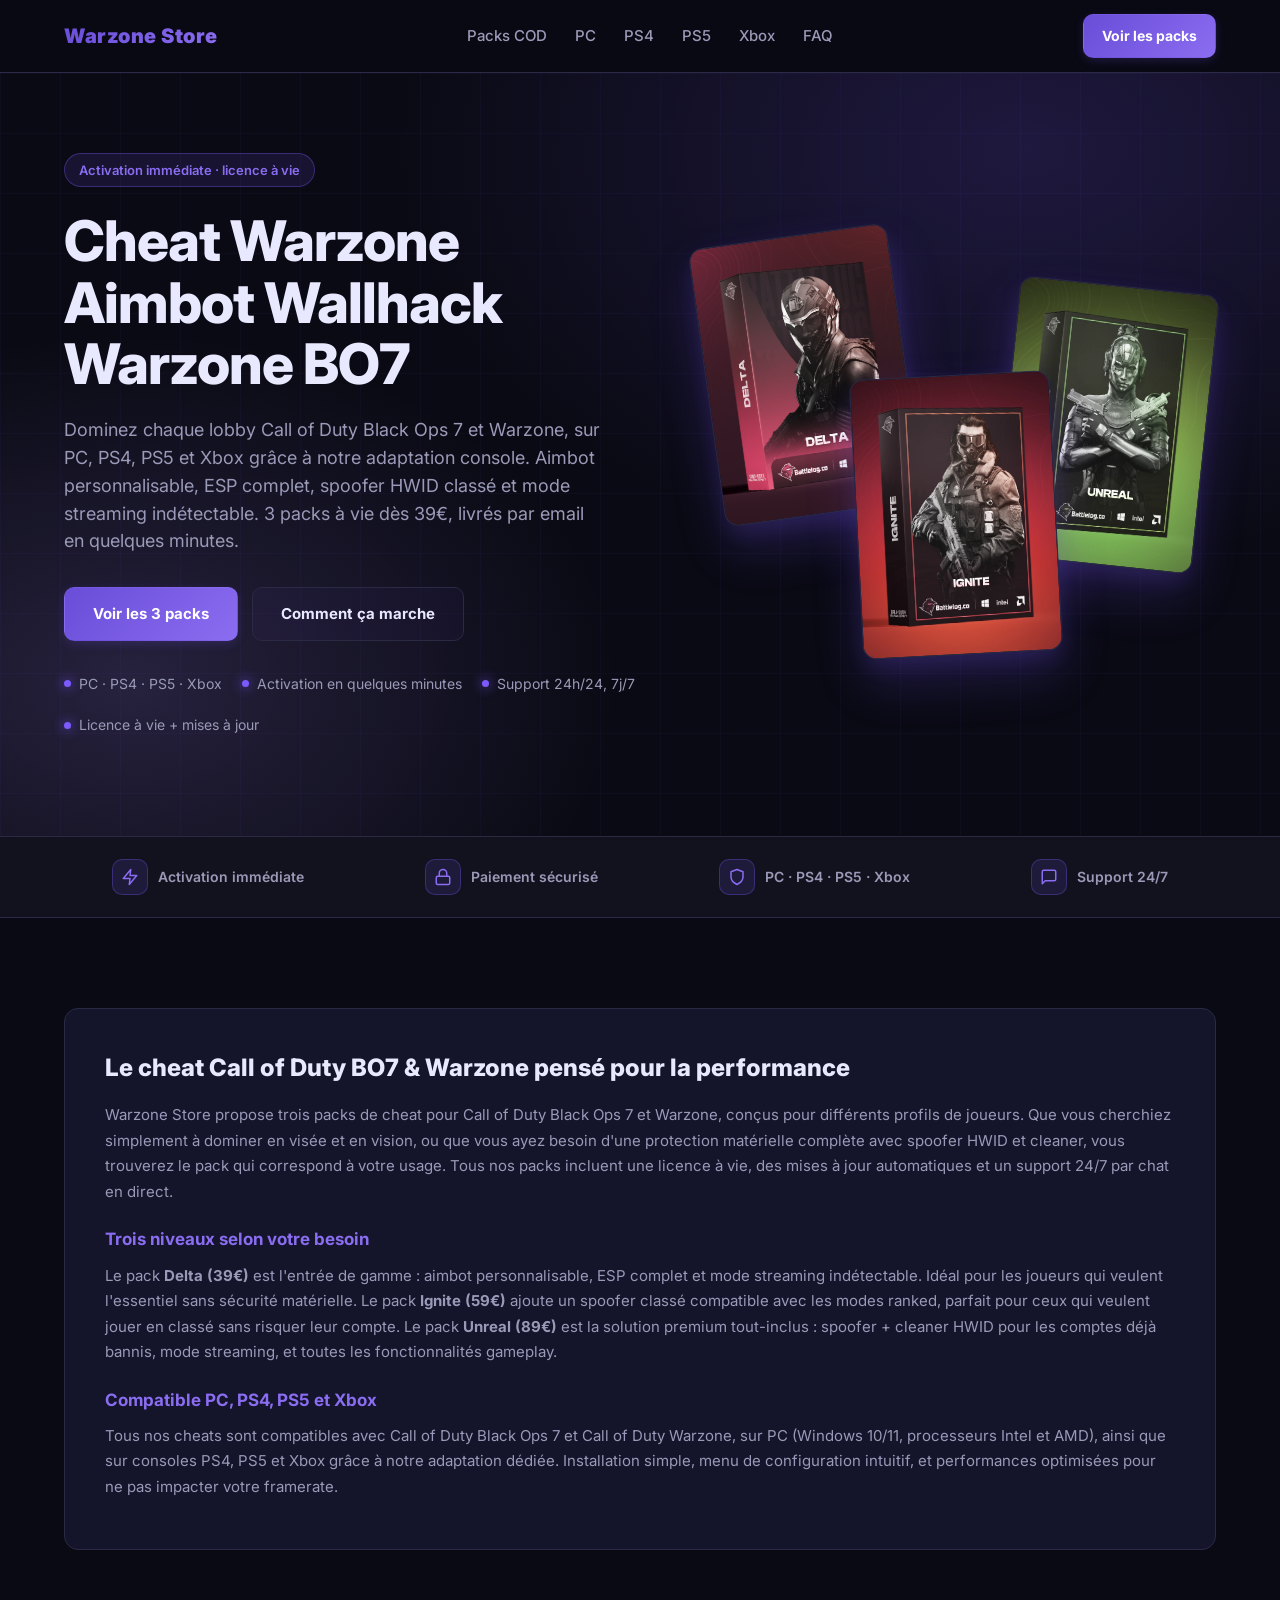
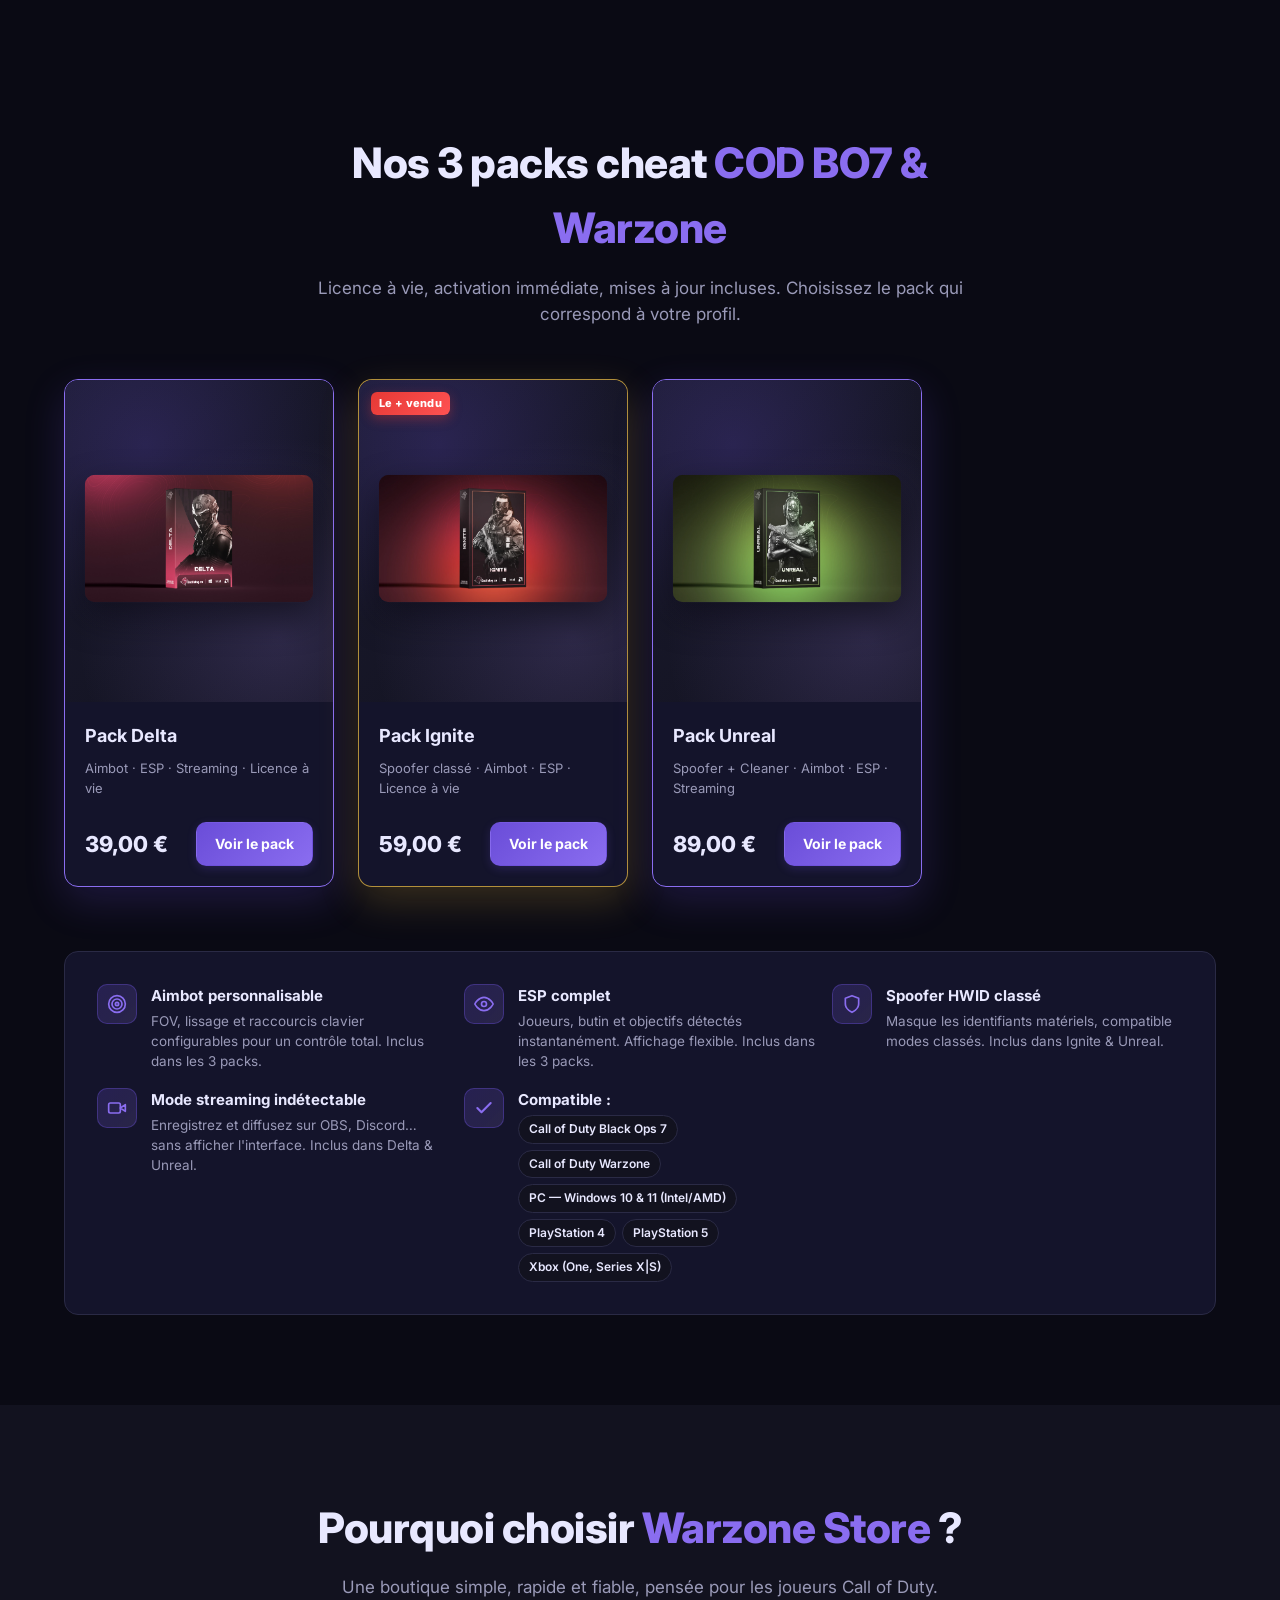
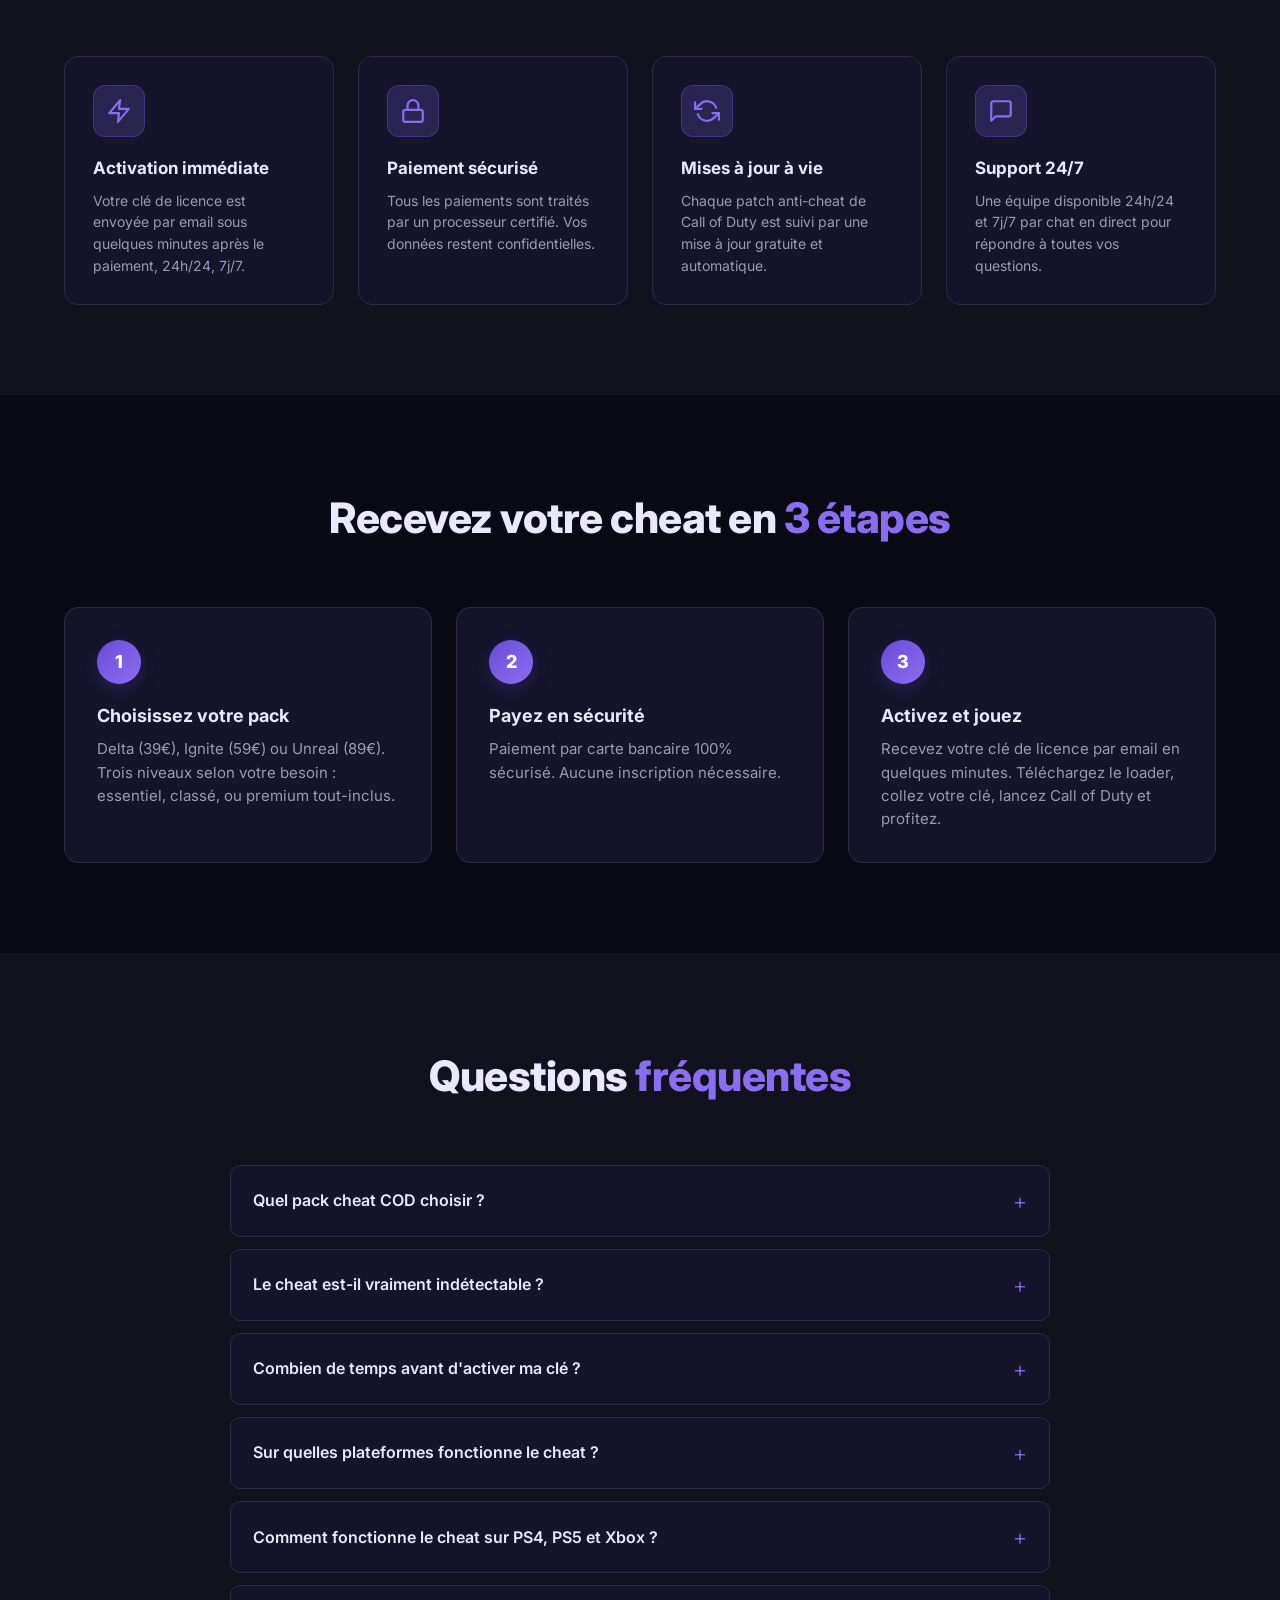
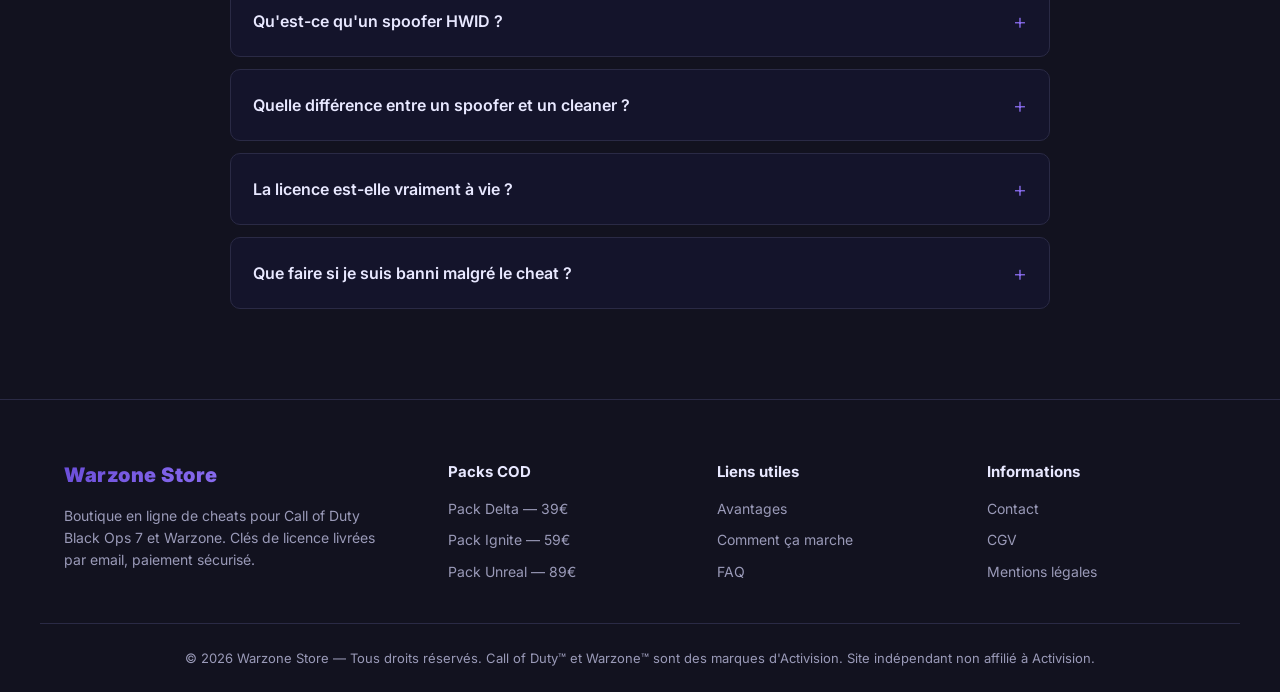
==== commit 565941c6: "Standardize SEO title + h1 with 2-keyword pattern across all pages, add platform and guide pages" ====
--- a/index.html
+++ b/index.html
@@ -4,7 +4,7 @@
     <meta charset="UTF-8">
     <meta name="viewport" content="width=device-width, initial-scale=1.0">
     <meta name="robots" content="index, follow">
-    <title>Warzone Store — Cheat COD BO7 &amp; Warzone : PC, PS4, PS5, Xbox</title>
+    <title>Cheat Warzone - Aimbot Wallhack Warzone BO7</title>
     <meta name="description" content="Cheat Call of Duty Black Ops 7 et Warzone pour PC, PS4, PS5 et Xbox : aimbot, ESP, spoofer HWID, mode streaming. 3 packs à vie dès 39€. Activation immédiate, support 24/7.">
     <link rel="canonical" href="https://carte-store.com/"/>
     <link rel="alternate" hreflang="fr-FR" href="https://carte-store.com/"/>
@@ -25,14 +25,14 @@
     <meta property="og:url" content="https://carte-store.com/">
     <meta property="og:title" content="Warzone Store — Cheat COD BO7 &amp; Warzone (PC · PS4 · PS5 · Xbox)">
     <meta property="og:description" content="Aimbot, ESP, spoofer HWID et mode streaming pour Call of Duty BO7 et Warzone. Compatible PC, PS4, PS5 et Xbox. 3 packs à vie dès 39€.">
-    <meta property="og:image" content="https://carte-store.com/COD-BO7-Ignite.webp.c6db682ef7d19d804ee31b5374232163.webp">
+    <meta property="og:image" content="https://carte-store.com/cod-bo7-warzone-ignite-spoofer.webp">
     <meta property="og:locale" content="fr_FR">
     <meta property="og:site_name" content="Warzone Store">
 
     <meta name="twitter:card" content="summary_large_image">
     <meta name="twitter:title" content="Warzone Store — Cheat COD BO7 &amp; Warzone (PC · PS4 · PS5 · Xbox)">
     <meta name="twitter:description" content="Aimbot, ESP, spoofer HWID et mode streaming pour Call of Duty BO7 et Warzone. Compatible PC, PS4, PS5 et Xbox. 3 packs à vie dès 39€.">
-    <meta name="twitter:image" content="https://carte-store.com/COD-BO7-Ignite.webp.c6db682ef7d19d804ee31b5374232163.webp">
+    <meta name="twitter:image" content="https://carte-store.com/cod-bo7-warzone-ignite-spoofer.webp">
 
     <script type="application/ld+json">
     {
@@ -42,7 +42,7 @@
                 "@type": "Organization",
                 "name": "Warzone Store",
                 "url": "https://carte-store.com",
-                "logo": "https://carte-store.com/COD-BO7-Ignite.webp.c6db682ef7d19d804ee31b5374232163.webp",
+                "logo": "https://carte-store.com/cod-bo7-warzone-ignite-spoofer.webp",
                 "description": "Boutique de cheats pour Call of Duty Black Ops 7 et Warzone : aimbot, ESP, spoofer HWID, mode streaming. Activation immédiate, licence à vie, support 24/7.",
                 "contactPoint": {
                     "@type": "ContactPoint",
@@ -103,7 +103,7 @@
                             "@type": "Product",
                             "name": "Pack Delta — Aimbot + ESP + Streaming",
                             "description": "Pack Delta pour Call of Duty BO7 et Warzone : aimbot, ESP, streaming. Compatible PC (Windows 10/11, Intel/AMD), PS4, PS5 et Xbox via adaptation console.",
-                            "image": "https://carte-store.com/COD-BO7-Delta.webp.bce2293ee2b372f42860c1a4e940a045.webp",
+                            "image": "https://carte-store.com/cod-bo7-warzone-delta-cheat.webp",
                             "url": "https://carte-store.com/cod-bo7-warzone-delta.html",
                             "brand": { "@type": "Brand", "name": "Delta" },
                             "offers": {
@@ -122,7 +122,7 @@
                             "@type": "Product",
                             "name": "Pack Ignite — Spoofer + Aimbot + ESP",
                             "description": "Pack Ignite pour Call of Duty BO7 et Warzone : spoofer HWID classé, aimbot, ESP. Compatible PC (Windows 10/11), PS4, PS5 et Xbox via adaptation console.",
-                            "image": "https://carte-store.com/COD-BO7-Ignite.webp.c6db682ef7d19d804ee31b5374232163.webp",
+                            "image": "https://carte-store.com/cod-bo7-warzone-ignite-spoofer.webp",
                             "url": "https://carte-store.com/cod-bo7-warzone-ignite.html",
                             "brand": { "@type": "Brand", "name": "Ignite" },
                             "offers": {
@@ -141,7 +141,7 @@
                             "@type": "Product",
                             "name": "Pack Unreal — Spoofer + Cleaner + Aimbot + ESP + Streaming",
                             "description": "Pack Unreal pour Call of Duty BO7 et Warzone : spoofer + cleaner HWID, aimbot, ESP, streaming. Compatible PC (Windows 10/11), PS4, PS5 et Xbox via adaptation console.",
-                            "image": "https://carte-store.com/COD-BO7-Unreal.webp.c82fdc5e1a7690eff50cfbaf9cbfd243.webp",
+                            "image": "https://carte-store.com/cod-bo7-warzone-unreal-cheat.webp",
                             "url": "https://carte-store.com/cod-bo7-warzone-unreal.html",
                             "brand": { "@type": "Brand", "name": "Unreal" },
                             "offers": {
@@ -221,8 +221,10 @@
         </a>
         <nav class="nav" id="primary-nav">
             <a href="#packs" title="aimbot warzone">Packs COD</a>
-            <a href="#avantages" title="cheat warzone">Avantages</a>
-            <a href="#how" title="cheat warzone gratuit">Comment ça marche</a>
+            <a href="cheat-warzone-pc.html" title="cheat warzone pc">PC</a>
+            <a href="cheat-warzone-ps4.html" title="cheat call of duty ps4">PS4</a>
+            <a href="cheat-warzone-ps5.html" title="cheat call of duty ps5">PS5</a>
+            <a href="cheat-warzone-xbox.html" title="aimbot warzone xbox one gratuit">Xbox</a>
             <a href="#faq" title="wallhack warzone">FAQ</a>
         </nav>
         <a href="#packs" class="btn btn-primary btn-sm" title="hack warzone">Voir les packs</a>
@@ -237,7 +239,7 @@
     <div class="container hero-inner">
         <div class="hero-content">
             <span class="badge">Activation immédiate · licence à vie</span>
-            <h1>Cheat COD BO7 &amp; Warzone <br>PC · PS4 · PS5 · Xbox</h1>
+            <h1>Cheat Warzone <br>Aimbot Wallhack Warzone BO7</h1>
             <p class="hero-sub">Dominez chaque lobby Call of Duty Black Ops 7 et Warzone, sur PC, PS4, PS5 et Xbox grâce à notre adaptation console. Aimbot personnalisable, ESP complet, spoofer HWID classé et mode streaming indétectable. 3 packs à vie dès 39€, livrés par email en quelques minutes.</p>
             <div class="hero-cta">
                 <a href="#packs" class="btn btn-primary" title="cheat warzone 2">Voir les 3 packs</a>
@@ -251,9 +253,9 @@
             </ul>
         </div>
         <div class="hero-visual" aria-hidden="true">
-            <div class="card-3d card-3d-1"><img src="COD-BO7-Delta.webp.bce2293ee2b372f42860c1a4e940a045.webp" alt="hack warzone 2.0" loading="eager"></div>
-            <div class="card-3d card-3d-2"><img src="COD-BO7-Unreal.webp.c82fdc5e1a7690eff50cfbaf9cbfd243.webp" alt="aimbot call of duty" loading="eager"></div>
-            <div class="card-3d card-3d-3"><img src="COD-BO7-Ignite.webp.c6db682ef7d19d804ee31b5374232163.webp" alt="aimbot warzone pc gratuit" loading="eager"></div>
+            <div class="card-3d card-3d-1"><img src="cod-bo7-warzone-delta-cheat.webp" alt="hack warzone 2.0" loading="eager"></div>
+            <div class="card-3d card-3d-2"><img src="cod-bo7-warzone-unreal-cheat.webp" alt="aimbot call of duty" loading="eager"></div>
+            <div class="card-3d card-3d-3"><img src="cod-bo7-warzone-ignite-spoofer.webp" alt="aimbot warzone pc gratuit" loading="eager"></div>
         </div>
     </div>
 </section>
@@ -291,7 +293,7 @@
         <div class="grid">
             <article class="product-card" data-amount="39">
                 <a class="product-visual" href="cod-bo7-warzone-delta.html" title="aimbot warzone xbox one gratuit">
-                    <img src="COD-BO7-Delta.webp.bce2293ee2b372f42860c1a4e940a045.webp" alt="cheat call of duty ps4" loading="lazy">
+                    <img src="cod-bo7-warzone-delta-cheat.webp" alt="cheat call of duty ps4" loading="lazy">
                 </a>
                 <div class="product-body">
                     <h3><a href="cod-bo7-warzone-delta.html" title="cheat call of duty ps5">Pack Delta</a></h3>
@@ -307,7 +309,7 @@
 
             <article class="product-card featured" data-amount="59">
                 <a class="product-visual" href="cod-bo7-warzone-ignite.html" title="cheat sur console warzone">
-                    <img src="COD-BO7-Ignite.webp.c6db682ef7d19d804ee31b5374232163.webp" alt="cheat warzone 2 pc download" loading="lazy">
+                    <img src="cod-bo7-warzone-ignite-spoofer.webp" alt="cheat warzone 2 pc download" loading="lazy">
                     <span class="discount-badge absolute">Le + vendu</span>
                 </a>
                 <div class="product-body">
@@ -324,7 +326,7 @@
 
             <article class="product-card" data-amount="89">
                 <a class="product-visual" href="cod-bo7-warzone-unreal.html" title="cheat warzone pc payant">
-                    <img src="COD-BO7-Unreal.webp.c82fdc5e1a7690eff50cfbaf9cbfd243.webp" alt="aimbot" loading="lazy">
+                    <img src="cod-bo7-warzone-unreal-cheat.webp" alt="aimbot" loading="lazy">
                 </a>
                 <div class="product-body">
                     <h3><a href="cod-bo7-warzone-unreal.html" title="aimbot warzone">Pack Unreal</a></h3>
--- a/assets/css/style.css
+++ b/assets/css/style.css
@@ -10,9 +10,9 @@
     --border: #2a2a45;
     --text: #e8e8ff;
     --muted: #9a9ab8;
-    --primary: #7c5aff;          /* Purple-blue */
-    --primary-2: #a78bfa;
-    --primary-glow: rgba(124, 90, 255, 0.45);
+    --primary: #6a4dd8;          /* Purple-blue */
+    --primary-2: #8a6df0;
+    --primary-glow: rgba(124, 90, 255, 0.18);
     --accent: #a78bfa;
     --gold: #f5c542;
     --success: #7c5aff;
@@ -66,11 +66,12 @@
 .btn-primary {
     background: linear-gradient(135deg, var(--primary) 0%, var(--primary-2) 100%);
     color: #fff;
-    box-shadow: 0 6px 20px var(--primary-glow);
+    box-shadow: 0 3px 10px var(--primary-glow);
 }
 .btn-primary:hover {
-    transform: translateY(-2px);
-    box-shadow: 0 10px 30px var(--primary-glow);
+    transform: translateY(-1px);
+    box-shadow: 0 6px 18px var(--primary-glow);
+    filter: brightness(1.06);
 }
 
 .btn-ghost {
@@ -747,18 +748,42 @@
     background: var(--surface);
     border: 1px solid var(--border);
     border-radius: var(--radius);
-    padding: 24px;
+    padding: 28px 32px;
+    margin-top: 40px;
     margin-bottom: 24px;
+    display: grid;
+    grid-template-columns: 1fr 1fr;
+    column-gap: 36px;
+    row-gap: 4px;
 }
 .product-features-list .feature-row {
     display: flex;
     align-items: flex-start;
     gap: 14px;
-    padding: 14px 0;
+    padding: 16px 0;
     border-bottom: 1px solid var(--border);
 }
-.product-features-list .feature-row:last-child { border-bottom: none; padding-bottom: 0; }
-.product-features-list .feature-row:first-child { padding-top: 0; }
+/* Retirer la bordure sur la dernière ligne de chaque colonne */
+.product-features-list .feature-row:nth-last-child(-n+2):nth-child(odd),
+.product-features-list .feature-row:last-child {
+    border-bottom: none;
+    padding-bottom: 0;
+}
+.product-features-list .feature-row:nth-child(1),
+.product-features-list .feature-row:nth-child(2) { padding-top: 0; }
+@media (max-width: 768px) {
+    .product-features-list {
+        grid-template-columns: 1fr;
+        padding: 20px;
+        column-gap: 0;
+    }
+    .product-features-list .feature-row:nth-last-child(-n+2):nth-child(odd) {
+        border-bottom: 1px solid var(--border);
+        padding-bottom: 16px;
+    }
+    .product-features-list .feature-row:nth-child(2) { padding-top: 16px; }
+    .product-features-list .feature-row:last-child { border-bottom: none; padding-bottom: 0; }
+}
 .product-features-list .feature-row .ic {
     flex-shrink: 0;
     width: 36px; height: 36px;
@@ -876,6 +901,137 @@
     height: 100%;
     object-fit: cover;
     display: block;
+    transition: transform 0.35s ease, filter 0.25s ease;
+}
+.screenshots-grid a {
+    display: block;
+    width: 100%;
+    height: 100%;
+    cursor: zoom-in;
+    position: relative;
+    overflow: hidden;
+}
+.screenshots-grid a::after {
+    content: "";
+    position: absolute;
+    inset: 0;
+    background: linear-gradient(135deg, rgba(124, 90, 255, 0) 0%, rgba(124, 90, 255, 0.25) 100%);
+    opacity: 0;
+    transition: opacity 0.25s ease;
+    pointer-events: none;
+}
+.screenshots-grid a:hover img {
+    transform: scale(1.06);
+    filter: brightness(1.1);
+}
+.screenshots-grid a:hover::after {
+    opacity: 1;
+}
+
+/* ===== Lightbox ===== */
+.lightbox {
+    position: fixed;
+    inset: 0;
+    background: rgba(8, 8, 18, 0.94);
+    backdrop-filter: blur(10px);
+    -webkit-backdrop-filter: blur(10px);
+    z-index: 1000;
+    display: flex;
+    align-items: center;
+    justify-content: center;
+    padding: 70px 80px;
+    opacity: 0;
+    visibility: hidden;
+    transition: opacity 0.2s ease, visibility 0s 0.2s;
+}
+.lightbox.open {
+    opacity: 1;
+    visibility: visible;
+    transition: opacity 0.2s ease, visibility 0s;
+}
+.lightbox-stage {
+    position: relative;
+    width: 100%;
+    height: 100%;
+    display: flex;
+    align-items: center;
+    justify-content: center;
+}
+.lightbox-img {
+    max-width: 100%;
+    max-height: 100%;
+    object-fit: contain;
+    border-radius: 10px;
+    box-shadow: 0 30px 80px rgba(0, 0, 0, 0.7);
+    border: 1px solid rgba(124, 90, 255, 0.25);
+}
+.lightbox-counter {
+    position: absolute;
+    bottom: -36px;
+    left: 50%;
+    transform: translateX(-50%);
+    color: var(--muted);
+    font-size: 13px;
+    font-weight: 600;
+    letter-spacing: 0.4px;
+    padding: 6px 14px;
+    background: rgba(20, 20, 43, 0.7);
+    border: 1px solid var(--border);
+    border-radius: 999px;
+}
+.lightbox-close,
+.lightbox-nav {
+    background: rgba(124, 90, 255, 0.15);
+    border: 1px solid rgba(124, 90, 255, 0.35);
+    color: #fff;
+    border-radius: 50%;
+    cursor: pointer;
+    display: flex;
+    align-items: center;
+    justify-content: center;
+    transition: background 0.15s, transform 0.15s, border-color 0.15s;
+    line-height: 1;
+    font-family: inherit;
+    backdrop-filter: blur(6px);
+    -webkit-backdrop-filter: blur(6px);
+}
+.lightbox-close:hover,
+.lightbox-nav:hover {
+    background: rgba(124, 90, 255, 0.32);
+    border-color: var(--primary-2);
+    transform: scale(1.06);
+}
+.lightbox-close {
+    position: absolute;
+    top: 22px;
+    right: 26px;
+    width: 48px;
+    height: 48px;
+    font-size: 30px;
+    font-weight: 300;
+    z-index: 2;
+}
+.lightbox-nav {
+    position: absolute;
+    top: 50%;
+    transform: translateY(-50%);
+    width: 52px;
+    height: 52px;
+    font-size: 38px;
+    font-weight: 300;
+    z-index: 2;
+}
+.lightbox-nav:hover { transform: translateY(-50%) scale(1.06); }
+.lightbox-prev { left: 26px; }
+.lightbox-next { right: 26px; }
+
+@media (max-width: 720px) {
+    .lightbox { padding: 60px 12px; }
+    .lightbox-close { width: 40px; height: 40px; font-size: 24px; top: 14px; right: 14px; }
+    .lightbox-nav { width: 40px; height: 40px; font-size: 28px; }
+    .lightbox-prev { left: 8px; }
+    .lightbox-next { right: 8px; }
+    .lightbox-counter { bottom: -30px; font-size: 12px; padding: 4px 10px; }
 }
 @media (max-width: 720px) {
     .screenshots-grid { grid-template-columns: 1fr; gap: 12px; }
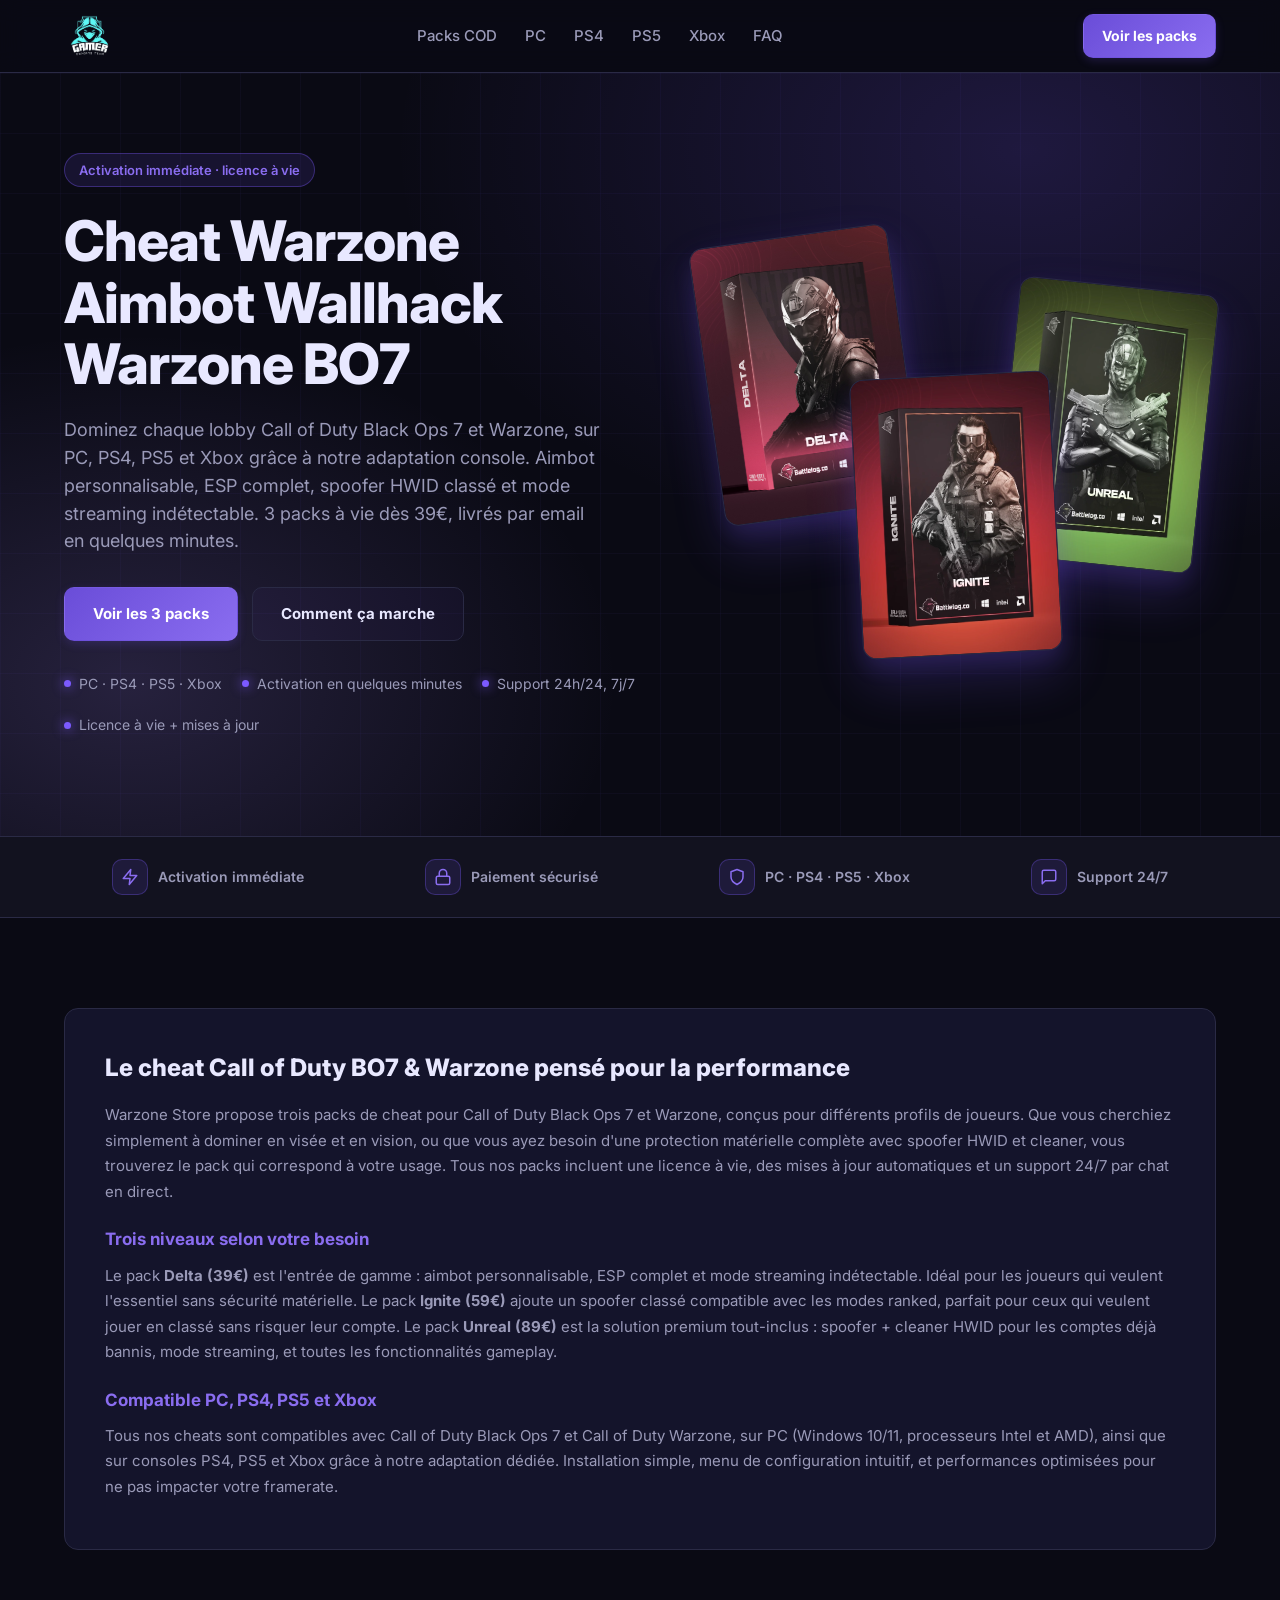
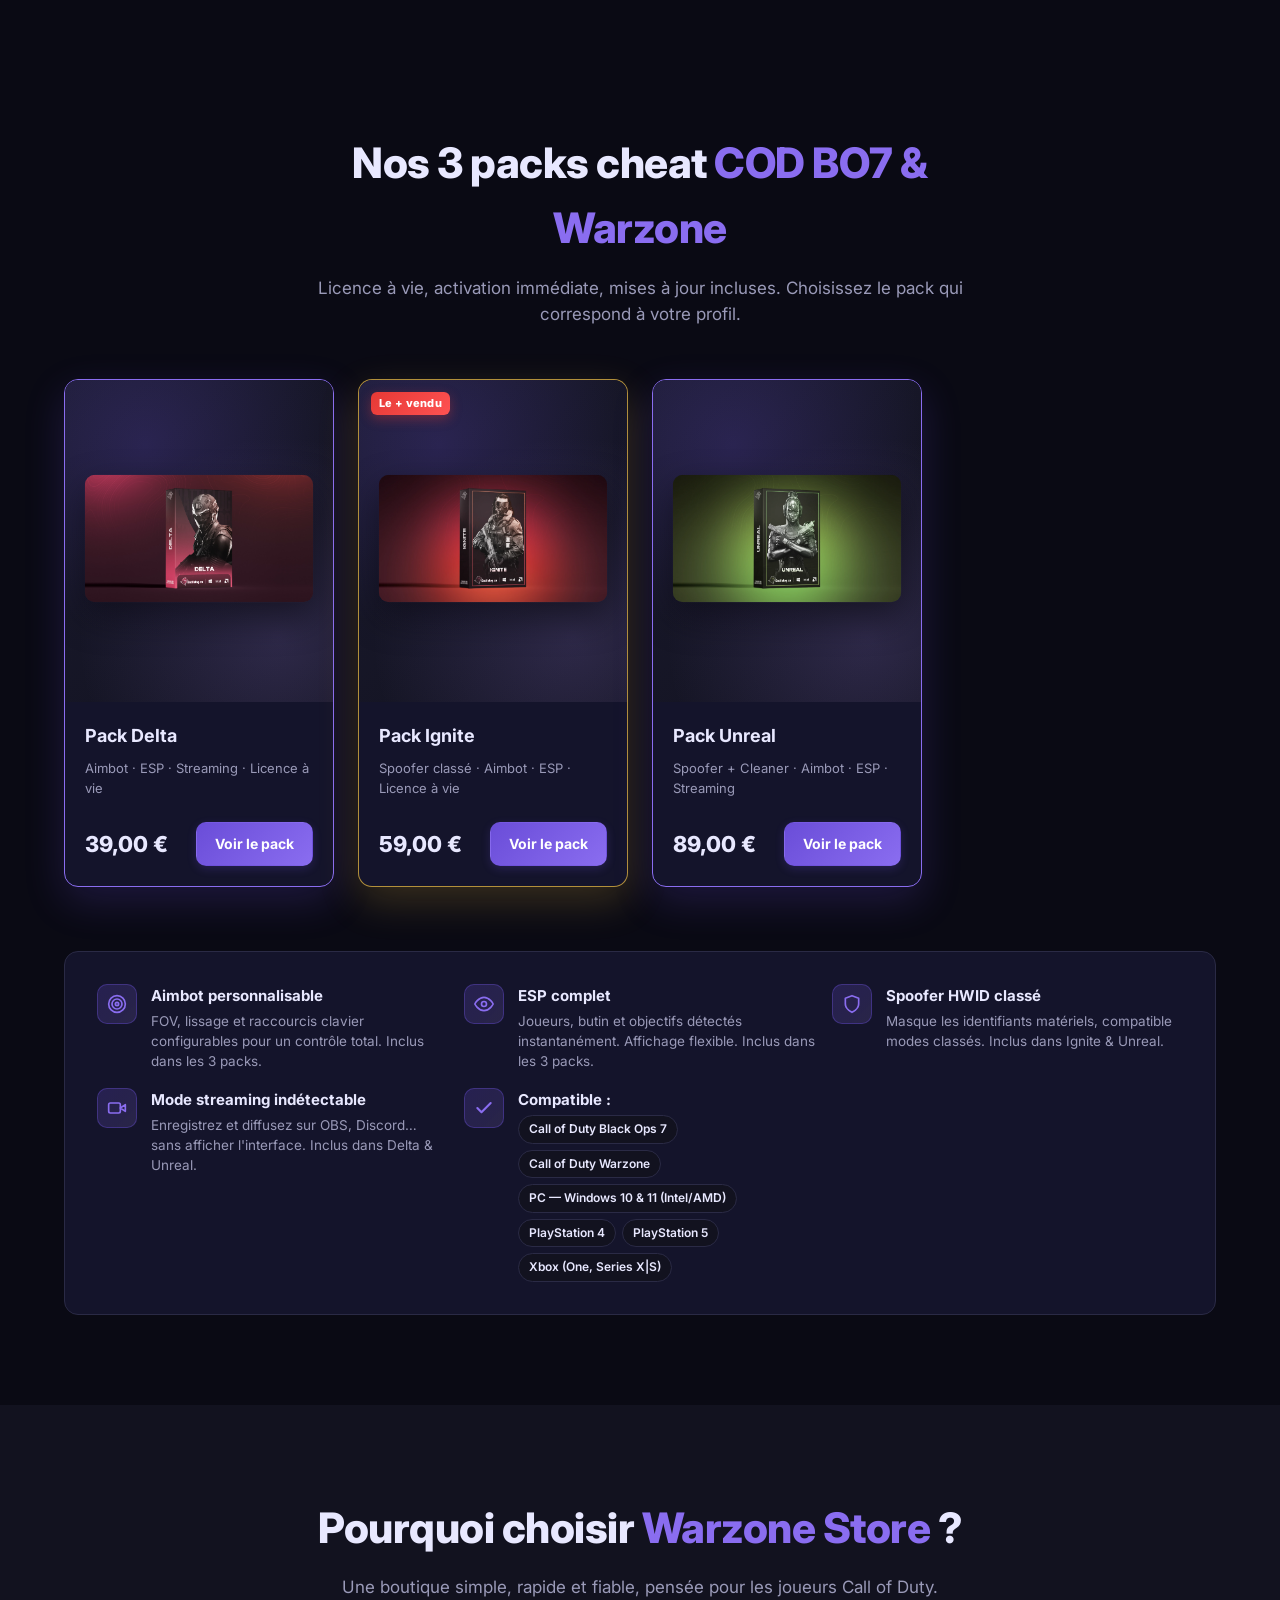
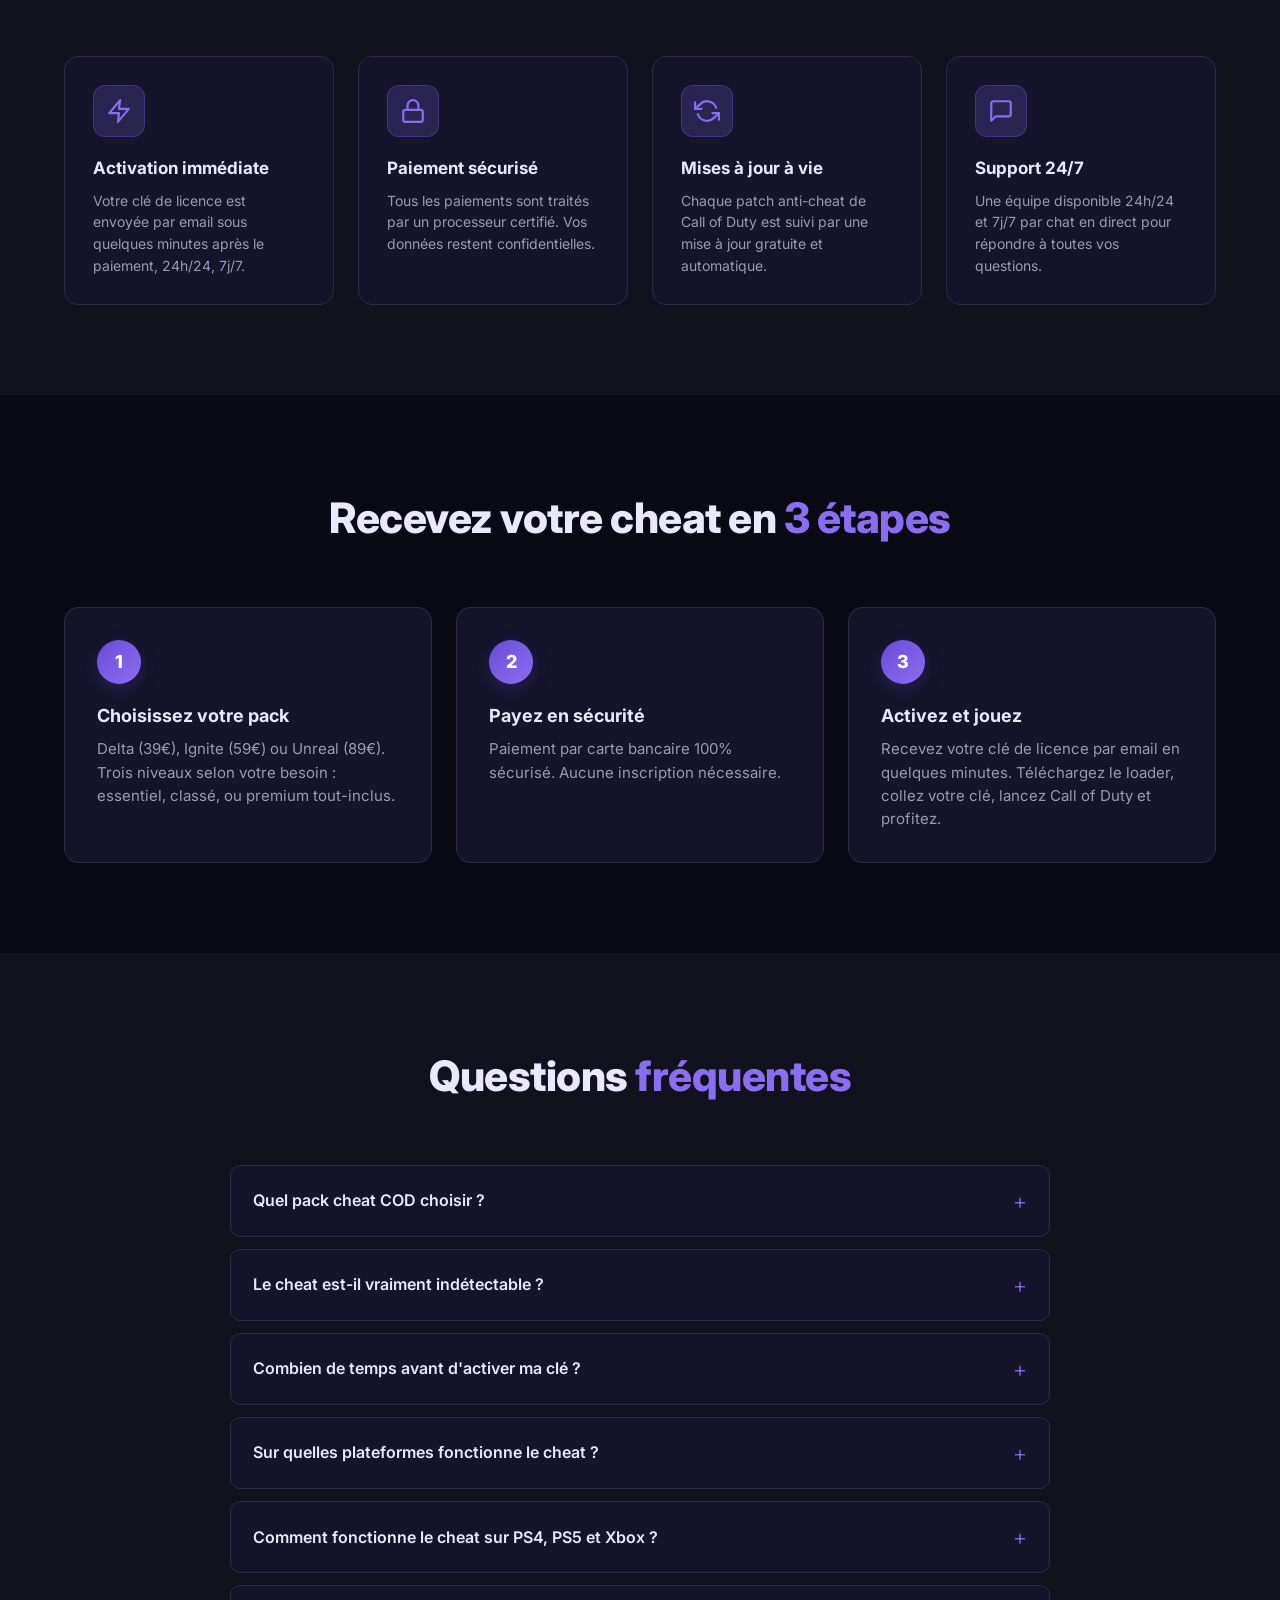
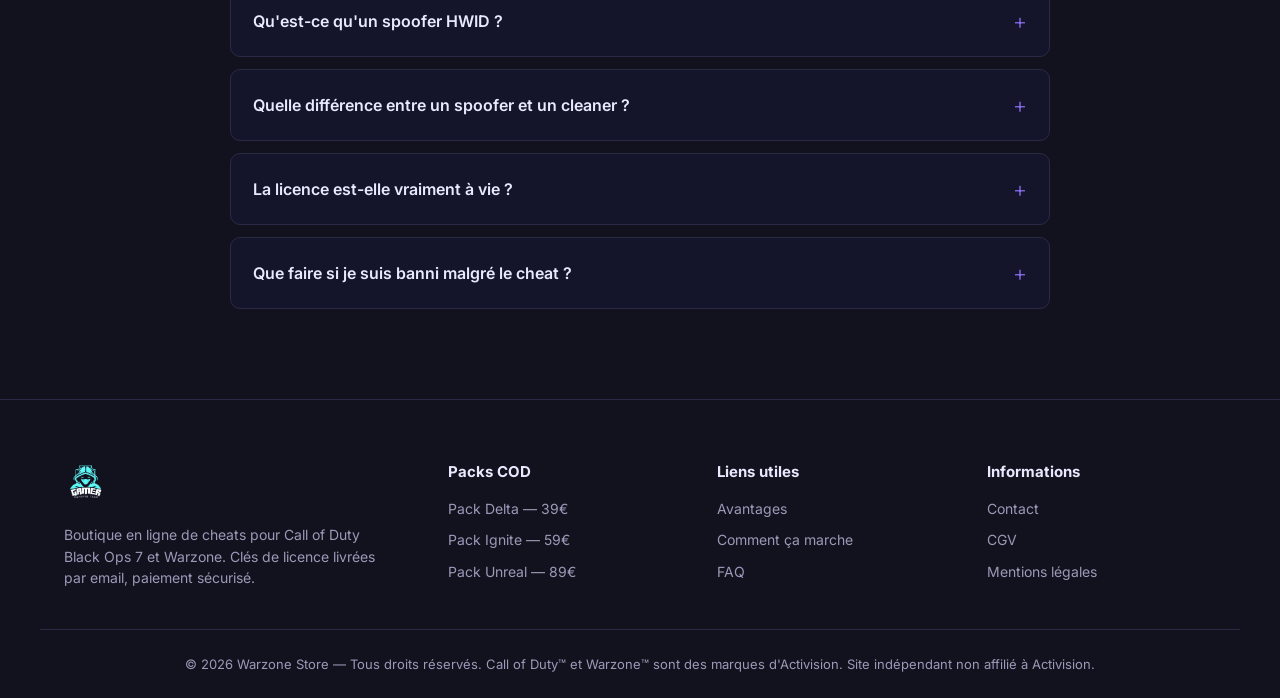
==== commit 667793d8: "Use logo.png in header/footer, enlarge logo (desktop 52px, mobile 58px)" ====
--- a/index.html
+++ b/index.html
@@ -6,33 +6,34 @@
     <meta name="robots" content="index, follow">
     <title>Cheat Warzone - Aimbot Wallhack Warzone BO7</title>
     <meta name="description" content="Cheat Call of Duty Black Ops 7 et Warzone pour PC, PS4, PS5 et Xbox : aimbot, ESP, spoofer HWID, mode streaming. 3 packs à vie dès 39€. Activation immédiate, support 24/7.">
-    <link rel="canonical" href="https://carte-store.com/"/>
-    <link rel="alternate" hreflang="fr-FR" href="https://carte-store.com/"/>
-    <link rel="alternate" hreflang="x-default" href="https://carte-store.com/"/>
+    <link rel="canonical" href="https://wrz-shop.com/"/>
+    <link rel="alternate" hreflang="fr-FR" href="https://wrz-shop.com/"/>
+    <link rel="alternate" hreflang="fr-BE" href="https://wrz-shop.com/"/>
+    <link rel="alternate" hreflang="fr-CA" href="https://wrz-shop.com/"/>
+    <link rel="alternate" hreflang="fr-CH" href="https://wrz-shop.com/"/>
+    <link rel="alternate" hreflang="x-default" href="https://wrz-shop.com/"/>
     <link rel="preconnect" href="https://fonts.googleapis.com">
     <link rel="preconnect" href="https://fonts.gstatic.com" crossorigin>
     <link href="https://fonts.googleapis.com/css2?family=Inter:wght@400;500;600;700;800;900&display=swap" rel="stylesheet">
     <link rel="stylesheet" href="assets/css/style.css">
     <link rel="icon" type="image/x-icon" href="favicon.ico">
-    <link rel="icon" type="image/svg+xml" href="assets/img/favicon.svg">
-    <link rel="apple-touch-icon" sizes="96x96" href="logo/apple-icon-96x96.png">
-    <link rel="icon" type="image/png" sizes="32x32" href="logo/android-icon-32x32.png">
-    <link rel="icon" type="image/png" sizes="96x96" href="logo/android-icon-96x96.png">
+    <link rel="apple-touch-icon" href="favicon.ico">
+    <meta name="theme-color" content="#7c5aff">
     <meta name="msapplication-TileColor" content="#7c5aff">
     <meta name="msapplication-TileImage" content="logo/ms-icon-96x96.png">
 
     <meta property="og:type" content="website">
-    <meta property="og:url" content="https://carte-store.com/">
+    <meta property="og:url" content="https://wrz-shop.com/">
     <meta property="og:title" content="Warzone Store — Cheat COD BO7 &amp; Warzone (PC · PS4 · PS5 · Xbox)">
     <meta property="og:description" content="Aimbot, ESP, spoofer HWID et mode streaming pour Call of Duty BO7 et Warzone. Compatible PC, PS4, PS5 et Xbox. 3 packs à vie dès 39€.">
-    <meta property="og:image" content="https://carte-store.com/cod-bo7-warzone-ignite-spoofer.webp">
+    <meta property="og:image" content="https://wrz-shop.com/cod-bo7-warzone-ignite-spoofer.webp">
     <meta property="og:locale" content="fr_FR">
     <meta property="og:site_name" content="Warzone Store">
 
     <meta name="twitter:card" content="summary_large_image">
     <meta name="twitter:title" content="Warzone Store — Cheat COD BO7 &amp; Warzone (PC · PS4 · PS5 · Xbox)">
     <meta name="twitter:description" content="Aimbot, ESP, spoofer HWID et mode streaming pour Call of Duty BO7 et Warzone. Compatible PC, PS4, PS5 et Xbox. 3 packs à vie dès 39€.">
-    <meta name="twitter:image" content="https://carte-store.com/cod-bo7-warzone-ignite-spoofer.webp">
+    <meta name="twitter:image" content="https://wrz-shop.com/cod-bo7-warzone-ignite-spoofer.webp">
 
     <script type="application/ld+json">
     {
@@ -41,55 +42,57 @@
             {
                 "@type": "Organization",
                 "name": "Warzone Store",
-                "url": "https://carte-store.com",
-                "logo": "https://carte-store.com/cod-bo7-warzone-ignite-spoofer.webp",
+                "url": "https://wrz-shop.com",
+                "logo": "https://wrz-shop.com/cod-bo7-warzone-ignite-spoofer.webp",
                 "description": "Boutique de cheats pour Call of Duty Black Ops 7 et Warzone : aimbot, ESP, spoofer HWID, mode streaming. Activation immédiate, licence à vie, support 24/7.",
                 "contactPoint": {
                     "@type": "ContactPoint",
                     "contactType": "customer service",
                     "availableLanguage": "fr-FR"
                 },
-                "areaServed": {
-                    "@type": "Country",
-                    "name": "France"
-                },
+                "areaServed": [
+                    { "@type": "Country", "name": "France" },
+                    { "@type": "Country", "name": "Belgique" },
+                    { "@type": "Country", "name": "Suisse" },
+                    { "@type": "Country", "name": "Canada" }
+                ],
                 "hasOfferCatalog": {
                     "@type": "OfferCatalog",
                     "name": "Nos packs COD",
                     "itemListElement": [
-                        {"@type": "Offer", "itemOffered": {"@type": "Service", "name": "aimbot", "url": "https://carte-store.com/#packs"}},
-                        {"@type": "Offer", "itemOffered": {"@type": "Service", "name": "aimbot warzone", "url": "https://carte-store.com/#packs"}},
-                        {"@type": "Offer", "itemOffered": {"@type": "Service", "name": "cheat warzone", "url": "https://carte-store.com/#packs"}},
-                        {"@type": "Offer", "itemOffered": {"@type": "Service", "name": "cheat warzone gratuit", "url": "https://carte-store.com/#packs"}},
-                        {"@type": "Offer", "itemOffered": {"@type": "Service", "name": "wallhack warzone", "url": "https://carte-store.com/#packs"}},
-                        {"@type": "Offer", "itemOffered": {"@type": "Service", "name": "hack warzone", "url": "https://carte-store.com/#packs"}},
-                        {"@type": "Offer", "itemOffered": {"@type": "Service", "name": "cheat warzone 2", "url": "https://carte-store.com/#packs"}},
-                        {"@type": "Offer", "itemOffered": {"@type": "Service", "name": "cheat warzone 2.0", "url": "https://carte-store.com/#packs"}},
-                        {"@type": "Offer", "itemOffered": {"@type": "Service", "name": "hack warzone 2.0", "url": "https://carte-store.com/#packs"}},
-                        {"@type": "Offer", "itemOffered": {"@type": "Service", "name": "aimbot call of duty", "url": "https://carte-store.com/#packs"}},
-                        {"@type": "Offer", "itemOffered": {"@type": "Service", "name": "aimbot warzone pc gratuit", "url": "https://carte-store.com/#packs"}},
-                        {"@type": "Offer", "itemOffered": {"@type": "Service", "name": "aimbot warzone xbox one gratuit", "url": "https://carte-store.com/#packs"}},
-                        {"@type": "Offer", "itemOffered": {"@type": "Service", "name": "cheat call of duty ps4", "url": "https://carte-store.com/#packs"}},
-                        {"@type": "Offer", "itemOffered": {"@type": "Service", "name": "cheat call of duty ps5", "url": "https://carte-store.com/#packs"}},
-                        {"@type": "Offer", "itemOffered": {"@type": "Service", "name": "cheat payant warzone", "url": "https://carte-store.com/#packs"}},
-                        {"@type": "Offer", "itemOffered": {"@type": "Service", "name": "cheat sur console warzone", "url": "https://carte-store.com/#packs"}},
-                        {"@type": "Offer", "itemOffered": {"@type": "Service", "name": "cheat warzone 2 pc download", "url": "https://carte-store.com/#packs"}},
-                        {"@type": "Offer", "itemOffered": {"@type": "Service", "name": "cheat warzone 2 ps5", "url": "https://carte-store.com/#packs"}},
-                        {"@type": "Offer", "itemOffered": {"@type": "Service", "name": "cheat warzone 2 ps4", "url": "https://carte-store.com/#packs"}},
-                        {"@type": "Offer", "itemOffered": {"@type": "Service", "name": "cheat warzone pc payant", "url": "https://carte-store.com/#packs"}}
+                        {"@type": "Offer", "itemOffered": {"@type": "Service", "name": "aimbot", "url": "https://wrz-shop.com/#packs"}},
+                        {"@type": "Offer", "itemOffered": {"@type": "Service", "name": "aimbot warzone", "url": "https://wrz-shop.com/#packs"}},
+                        {"@type": "Offer", "itemOffered": {"@type": "Service", "name": "cheat warzone", "url": "https://wrz-shop.com/#packs"}},
+                        {"@type": "Offer", "itemOffered": {"@type": "Service", "name": "cheat warzone gratuit", "url": "https://wrz-shop.com/#packs"}},
+                        {"@type": "Offer", "itemOffered": {"@type": "Service", "name": "wallhack warzone", "url": "https://wrz-shop.com/#packs"}},
+                        {"@type": "Offer", "itemOffered": {"@type": "Service", "name": "hack warzone", "url": "https://wrz-shop.com/#packs"}},
+                        {"@type": "Offer", "itemOffered": {"@type": "Service", "name": "cheat warzone 2", "url": "https://wrz-shop.com/#packs"}},
+                        {"@type": "Offer", "itemOffered": {"@type": "Service", "name": "cheat warzone 2.0", "url": "https://wrz-shop.com/#packs"}},
+                        {"@type": "Offer", "itemOffered": {"@type": "Service", "name": "hack warzone 2.0", "url": "https://wrz-shop.com/#packs"}},
+                        {"@type": "Offer", "itemOffered": {"@type": "Service", "name": "aimbot call of duty", "url": "https://wrz-shop.com/#packs"}},
+                        {"@type": "Offer", "itemOffered": {"@type": "Service", "name": "aimbot warzone pc gratuit", "url": "https://wrz-shop.com/#packs"}},
+                        {"@type": "Offer", "itemOffered": {"@type": "Service", "name": "aimbot warzone xbox one gratuit", "url": "https://wrz-shop.com/#packs"}},
+                        {"@type": "Offer", "itemOffered": {"@type": "Service", "name": "cheat call of duty ps4", "url": "https://wrz-shop.com/#packs"}},
+                        {"@type": "Offer", "itemOffered": {"@type": "Service", "name": "cheat call of duty ps5", "url": "https://wrz-shop.com/#packs"}},
+                        {"@type": "Offer", "itemOffered": {"@type": "Service", "name": "cheat payant warzone", "url": "https://wrz-shop.com/#packs"}},
+                        {"@type": "Offer", "itemOffered": {"@type": "Service", "name": "cheat sur console warzone", "url": "https://wrz-shop.com/#packs"}},
+                        {"@type": "Offer", "itemOffered": {"@type": "Service", "name": "cheat warzone 2 pc download", "url": "https://wrz-shop.com/#packs"}},
+                        {"@type": "Offer", "itemOffered": {"@type": "Service", "name": "cheat warzone 2 ps5", "url": "https://wrz-shop.com/#packs"}},
+                        {"@type": "Offer", "itemOffered": {"@type": "Service", "name": "cheat warzone 2 ps4", "url": "https://wrz-shop.com/#packs"}},
+                        {"@type": "Offer", "itemOffered": {"@type": "Service", "name": "cheat warzone pc payant", "url": "https://wrz-shop.com/#packs"}}
                     ]
                 }
             },
             {
                 "@type": "WebSite",
                 "name": "Warzone Store",
-                "url": "https://carte-store.com"
+                "url": "https://wrz-shop.com"
             },
             {
                 "@type": "Store",
                 "name": "Warzone Store",
-                "url": "https://carte-store.com/",
-                "areaServed": "FR",
+                "url": "https://wrz-shop.com/",
+                "areaServed": ["FR", "BE", "CH", "CA"],
                 "currenciesAccepted": "EUR"
             },
             {
@@ -103,12 +106,12 @@
                             "@type": "Product",
                             "name": "Pack Delta — Aimbot + ESP + Streaming",
                             "description": "Pack Delta pour Call of Duty BO7 et Warzone : aimbot, ESP, streaming. Compatible PC (Windows 10/11, Intel/AMD), PS4, PS5 et Xbox via adaptation console.",
-                            "image": "https://carte-store.com/cod-bo7-warzone-delta-cheat.webp",
-                            "url": "https://carte-store.com/cod-bo7-warzone-delta.html",
+                            "image": "https://wrz-shop.com/cod-bo7-warzone-delta-cheat.webp",
+                            "url": "https://wrz-shop.com/cod-bo7-warzone-delta.html",
                             "brand": { "@type": "Brand", "name": "Delta" },
                             "offers": {
                                 "@type": "Offer",
-                                "url": "https://carte-store.com/cod-bo7-warzone-delta.html",
+                                "url": "https://wrz-shop.com/cod-bo7-warzone-delta.html",
                                 "price": "39.00",
                                 "priceCurrency": "EUR",
                                 "availability": "https://schema.org/InStock"
@@ -122,12 +125,12 @@
                             "@type": "Product",
                             "name": "Pack Ignite — Spoofer + Aimbot + ESP",
                             "description": "Pack Ignite pour Call of Duty BO7 et Warzone : spoofer HWID classé, aimbot, ESP. Compatible PC (Windows 10/11), PS4, PS5 et Xbox via adaptation console.",
-                            "image": "https://carte-store.com/cod-bo7-warzone-ignite-spoofer.webp",
-                            "url": "https://carte-store.com/cod-bo7-warzone-ignite.html",
+                            "image": "https://wrz-shop.com/cod-bo7-warzone-ignite-spoofer.webp",
+                            "url": "https://wrz-shop.com/cod-bo7-warzone-ignite.html",
                             "brand": { "@type": "Brand", "name": "Ignite" },
                             "offers": {
                                 "@type": "Offer",
-                                "url": "https://carte-store.com/cod-bo7-warzone-ignite.html",
+                                "url": "https://wrz-shop.com/cod-bo7-warzone-ignite.html",
                                 "price": "59.00",
                                 "priceCurrency": "EUR",
                                 "availability": "https://schema.org/InStock"
@@ -141,12 +144,12 @@
                             "@type": "Product",
                             "name": "Pack Unreal — Spoofer + Cleaner + Aimbot + ESP + Streaming",
                             "description": "Pack Unreal pour Call of Duty BO7 et Warzone : spoofer + cleaner HWID, aimbot, ESP, streaming. Compatible PC (Windows 10/11), PS4, PS5 et Xbox via adaptation console.",
-                            "image": "https://carte-store.com/cod-bo7-warzone-unreal-cheat.webp",
-                            "url": "https://carte-store.com/cod-bo7-warzone-unreal.html",
+                            "image": "https://wrz-shop.com/cod-bo7-warzone-unreal-cheat.webp",
+                            "url": "https://wrz-shop.com/cod-bo7-warzone-unreal.html",
                             "brand": { "@type": "Brand", "name": "Unreal" },
                             "offers": {
                                 "@type": "Offer",
-                                "url": "https://carte-store.com/cod-bo7-warzone-unreal.html",
+                                "url": "https://wrz-shop.com/cod-bo7-warzone-unreal.html",
                                 "price": "89.00",
                                 "priceCurrency": "EUR",
                                 "availability": "https://schema.org/InStock"
@@ -217,7 +220,7 @@
 <header class="header">
     <div class="container header-inner">
         <a href="/" class="logo" title="aimbot">
-            <span class="logo-text">Warzone Store</span>
+            <img src="logo.png" alt="Warzone Store" class="logo-img">
         </a>
         <nav class="nav" id="primary-nav">
             <a href="#packs" title="aimbot warzone">Packs COD</a>
@@ -494,7 +497,7 @@
     <div class="container footer-inner">
         <div class="footer-col footer-brand">
             <a href="index.html" class="logo" title="cheat sur console warzone">
-                <span class="logo-text">Warzone Store</span>
+                <img src="logo.png" alt="Warzone Store" class="logo-img">
             </a>
             <p>Boutique en ligne de cheats pour Call of Duty Black Ops 7 et Warzone. Clés de licence livrées par email, paiement sécurisé.</p>
         </div>
--- a/assets/css/style.css
+++ b/assets/css/style.css
@@ -110,7 +110,7 @@
 }
 .logo-img {
     display: block;
-    height: 38px;
+    height: 52px;
     width: auto;
 }
 .logo-text {
@@ -1193,7 +1193,7 @@
     .header-inner > .btn { margin-left: auto; }
     .nav {
         position: fixed;
-        top: 60px;
+        top: 68px;
         left: 0;
         right: 0;
         flex-direction: column;
@@ -1236,10 +1236,10 @@
     .card-3d-3 { bottom: 0; left: 50%; margin-left: -68px; }
 
     /* Header tighter */
-    .header-inner { height: 60px; gap: 10px; }
+    .header-inner { height: 68px; gap: 10px; }
     .logo { font-size: 16px; gap: 8px; }
-    .logo-img { height: 48px; }
-    .footer-brand .logo-img { height: 56px; }
+    .logo-img { height: 58px; }
+    .footer-brand .logo-img { height: 64px; }
 
     /* Section heads */
     .section-head { margin-bottom: 36px; }
